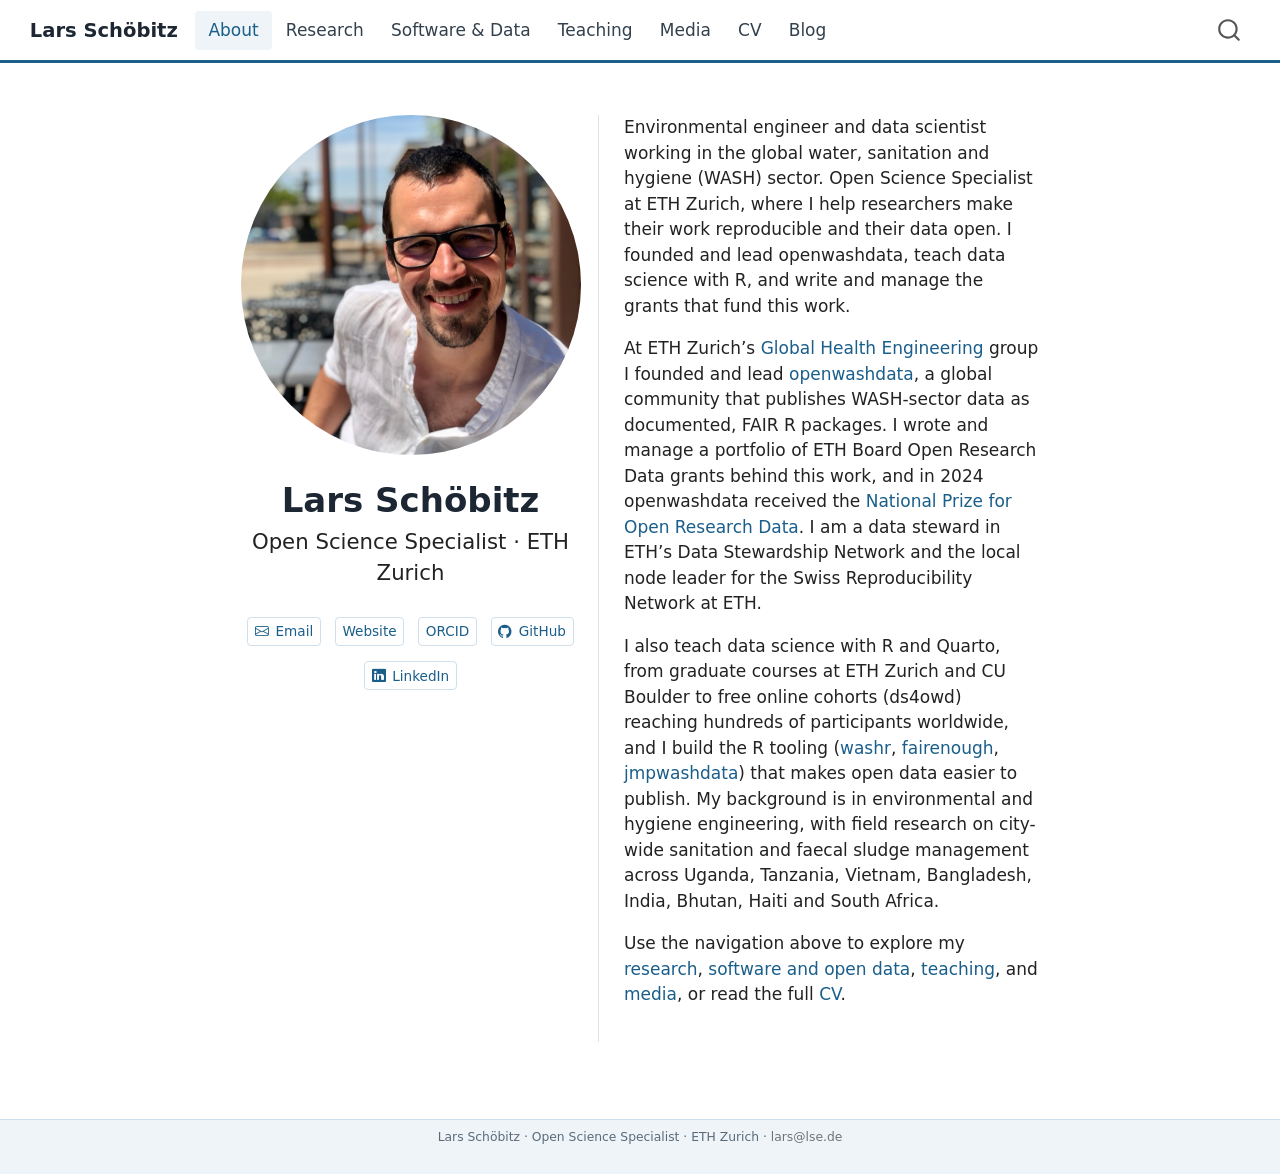
==== docs/index.html @ 9ee5b168 "Refactor repo structure after the website rebuild Tidy the repo now that it is a website, not a sing" ====
<!DOCTYPE html>
<html xmlns="http://www.w3.org/1999/xhtml" lang="en" xml:lang="en"><head>

<meta charset="utf-8">
<meta name="generator" content="quarto-1.9.38">

<meta name="viewport" content="width=device-width, initial-scale=1.0, user-scalable=yes">


<title>Lars Schöbitz</title>
<style>
/* Default styles provided by pandoc.
** See https://pandoc.org/MANUAL.html#variables-for-html for config info.
*/
code{white-space: pre-wrap;}
span.smallcaps{font-variant: small-caps;}
div.columns{display: flex; gap: min(4vw, 1.5em);}
div.column{flex: auto; overflow-x: auto;}
div.hanging-indent{margin-left: 1.5em; text-indent: -1.5em;}
ul.task-list{list-style: none;}
ul.task-list li input[type="checkbox"] {
  width: 0.8em;
  margin: 0 0.8em 0.2em -1em; /* quarto-specific, see https://github.com/quarto-dev/quarto-cli/issues/4556 */ 
  vertical-align: middle;
}
</style>


<script src="site_libs/quarto-nav/quarto-nav.js"></script>
<script src="site_libs/quarto-nav/headroom.min.js"></script>
<script src="site_libs/clipboard/clipboard.min.js"></script>
<script src="site_libs/quarto-search/autocomplete.umd.js"></script>
<script src="site_libs/quarto-search/fuse.min.js"></script>
<script src="site_libs/quarto-search/quarto-search.js"></script>
<meta name="quarto:offset" content="./">
<link href="./assets/profile-lars-schoebitz.jpg" rel="icon" type="image/jpeg">
<script src="site_libs/quarto-html/quarto.js" type="module"></script>
<script src="site_libs/quarto-html/tabsets/tabsets.js" type="module"></script>
<script src="site_libs/quarto-html/popper.min.js"></script>
<script src="site_libs/quarto-html/tippy.umd.min.js"></script>
<link href="site_libs/quarto-html/tippy.css" rel="stylesheet">
<link href="site_libs/quarto-html/quarto-syntax-highlighting-15634bcf2e68342d4ad2dfa704d543f6.css" rel="stylesheet" id="quarto-text-highlighting-styles">
<script src="site_libs/bootstrap/bootstrap.min.js"></script>
<link href="site_libs/bootstrap/bootstrap-icons.css" rel="stylesheet">
<link href="site_libs/bootstrap/bootstrap-6b38416d90cdbb41281c8a2a0df0236b.min.css" rel="stylesheet" append-hash="true" id="quarto-bootstrap" data-mode="light">
<script id="quarto-search-options" type="application/json">{
  "location": "navbar",
  "copy-button": false,
  "collapse-after": 3,
  "panel-placement": "end",
  "type": "overlay",
  "limit": 50,
  "keyboard-shortcut": [
    "f",
    "/",
    "s"
  ],
  "show-item-context": false,
  "language": {
    "search-no-results-text": "No results",
    "search-matching-documents-text": "matching documents",
    "search-copy-link-title": "Copy link to search",
    "search-hide-matches-text": "Hide additional matches",
    "search-more-match-text": "more match in this document",
    "search-more-matches-text": "more matches in this document",
    "search-clear-button-title": "Clear",
    "search-text-placeholder": "",
    "search-detached-cancel-button-title": "Cancel",
    "search-submit-button-title": "Submit",
    "search-label": "Search"
  }
}</script>
<link rel="stylesheet" href="https://cdnjs.cloudflare.com/ajax/libs/font-awesome/6.5.1/css/all.min.css">
<script async="" defer="" data-domain="lse.de" src="https://plausible.io/js/plausible.js"></script>


<link rel="stylesheet" href="assets/styles.css">
</head>

<body class="nav-fixed fullcontent quarto-light">

<div id="quarto-search-results"></div>
  <header id="quarto-header" class="headroom fixed-top">
    <nav class="navbar navbar-expand-lg " data-bs-theme="dark">
      <div class="navbar-container container-fluid">
      <div class="navbar-brand-container mx-auto">
    <a class="navbar-brand" href="./index.html">
    <span class="navbar-title">Lars Schöbitz</span>
    </a>
  </div>
            <div id="quarto-search" class="" title="Search"></div>
          <button class="navbar-toggler" type="button" data-bs-toggle="collapse" data-bs-target="#navbarCollapse" aria-controls="navbarCollapse" role="menu" aria-expanded="false" aria-label="Toggle navigation" onclick="if (window.quartoToggleHeadroom) { window.quartoToggleHeadroom(); }">
  <span class="navbar-toggler-icon"></span>
</button>
          <div class="collapse navbar-collapse" id="navbarCollapse">
            <ul class="navbar-nav navbar-nav-scroll me-auto">
  <li class="nav-item">
    <a class="nav-link active" href="./index.html" aria-current="page"> 
<span class="menu-text">About</span></a>
  </li>  
  <li class="nav-item">
    <a class="nav-link" href="./research.html"> 
<span class="menu-text">Research</span></a>
  </li>  
  <li class="nav-item">
    <a class="nav-link" href="./software.html"> 
<span class="menu-text">Software &amp; Data</span></a>
  </li>  
  <li class="nav-item">
    <a class="nav-link" href="./teaching.html"> 
<span class="menu-text">Teaching</span></a>
  </li>  
  <li class="nav-item">
    <a class="nav-link" href="./media.html"> 
<span class="menu-text">Media</span></a>
  </li>  
  <li class="nav-item">
    <a class="nav-link" href="./cv.html"> 
<span class="menu-text">CV</span></a>
  </li>  
  <li class="nav-item">
    <a class="nav-link" href="./blog.html"> 
<span class="menu-text">Blog</span></a>
  </li>  
</ul>
          </div> <!-- /navcollapse -->
            <div class="quarto-navbar-tools">
</div>
      </div> <!-- /container-fluid -->
    </nav>
</header>
<!-- content -->
<div id="quarto-content" class="quarto-container page-columns page-rows-contents page-layout-article page-navbar">
<!-- sidebar -->
<!-- margin-sidebar -->
    
<!-- main -->
<div class="quarto-about-trestles">
  <div class="about-entity">
    <img src="assets/profile-lars-schoebitz.jpg" class="about-image
  round " style="height: 20em; width: 20em;">
<header id="title-block-header" class="quarto-title-block default">
<div class="quarto-title">
<h1 class="title">Lars Schöbitz</h1>
<p class="subtitle lead">Open Science Specialist · ETH Zurich</p>
</div>
<div class="quarto-title-meta">
  </div>
</header>
    <div class="about-links">
  <a href="mailto:lars@lse.de" class="about-link" rel="" target="">
    <i class="bi bi-envelope"></i>
     <span class="about-link-text">Email</span>
  </a>
  <a href="https://www.lse.de" class="about-link" rel="" target="">
     <span class="about-link-text">Website</span>
  </a>
  <a href="https://orcid.org/0000-0003-2196-5015" class="about-link" rel="" target="">
     <span class="about-link-text">ORCID</span>
  </a>
  <a href="https://github.com/larnsce" class="about-link" rel="" target="">
    <i class="bi bi-github"></i>
     <span class="about-link-text">GitHub</span>
  </a>
  <a href="https://www.linkedin.com/in/larsschoebitz" class="about-link" rel="" target="">
    <i class="bi bi-linkedin"></i>
     <span class="about-link-text">LinkedIn</span>
  </a>
</div>
  </div>
  <div class="about-contents"><main class="content" id="quarto-document-content">
<p>Environmental engineer and data scientist working in the global water, sanitation and hygiene (WASH) sector. Open Science Specialist at ETH Zurich, where I help researchers make their work reproducible and their data open. I founded and lead openwashdata, teach data science with R, and write and manage the grants that fund this work.</p>
<p>At ETH Zurich’s <a href="https://ghe.ethz.ch">Global Health Engineering</a> group I founded and lead <a href="https://openwashdata.org">openwashdata</a>, a global community that publishes WASH-sector data as documented, FAIR R packages. I wrote and manage a portfolio of ETH Board Open Research Data grants behind this work, and in 2024 openwashdata received the <a href="https://mavt.ethz.ch/news-and-events/d-mavt-news/2024/12/national-prize-for-open-research-data.html">National Prize for Open Research Data</a>. I am a data steward in ETH’s Data Stewardship Network and the local node leader for the Swiss Reproducibility Network at ETH.</p>
<p>I also teach data science with R and Quarto, from graduate courses at ETH Zurich and CU Boulder to free online cohorts (ds4owd) reaching hundreds of participants worldwide, and I build the R tooling (<a href="https://openwashdata.github.io/washr/">washr</a>, <a href="https://openwashdata.github.io/fairenough/">fairenough</a>, <a href="https://github.com/larnsce/jmpwashdata">jmpwashdata</a>) that makes open data easier to publish. My background is in environmental and hygiene engineering, with field research on city-wide sanitation and faecal sludge management across Uganda, Tanzania, Vietnam, Bangladesh, India, Bhutan, Haiti and South Africa.</p>
<p>Use the navigation above to explore my <a href="./research.html">research</a>, <a href="./software.html">software and open data</a>, <a href="./teaching.html">teaching</a>, and <a href="./media.html">media</a>, or read the full <a href="./cv.html">CV</a>.</p>


</main></div>
</div>
 <!-- /main -->
<script id="quarto-html-after-body" type="application/javascript">
  window.document.addEventListener("DOMContentLoaded", function (event) {
    const isCodeAnnotation = (el) => {
      for (const clz of el.classList) {
        if (clz.startsWith('code-annotation-')) {                     
          return true;
        }
      }
      return false;
    }
    const onCopySuccess = function(e) {
      // button target
      const button = e.trigger;
      // don't keep focus
      button.blur();
      // flash "checked"
      button.classList.add('code-copy-button-checked');
      var currentTitle = button.getAttribute("title");
      button.setAttribute("title", "Copied!");
      let tooltip;
      if (window.bootstrap) {
        button.setAttribute("data-bs-toggle", "tooltip");
        button.setAttribute("data-bs-placement", "left");
        button.setAttribute("data-bs-title", "Copied!");
        tooltip = new bootstrap.Tooltip(button, 
          { trigger: "manual", 
            customClass: "code-copy-button-tooltip",
            offset: [0, -8]});
        tooltip.show();    
      }
      setTimeout(function() {
        if (tooltip) {
          tooltip.hide();
          button.removeAttribute("data-bs-title");
          button.removeAttribute("data-bs-toggle");
          button.removeAttribute("data-bs-placement");
        }
        button.setAttribute("title", currentTitle);
        button.classList.remove('code-copy-button-checked');
      }, 1000);
      // clear code selection
      e.clearSelection();
    }
    const getTextToCopy = function(trigger) {
      const outerScaffold = trigger.parentElement.cloneNode(true);
      const codeEl = outerScaffold.querySelector('code');
      for (const childEl of codeEl.children) {
        if (isCodeAnnotation(childEl)) {
          childEl.remove();
        }
      }
      return codeEl.innerText;
    }
    const clipboard = new window.ClipboardJS('.code-copy-button:not([data-in-quarto-modal])', {
      text: getTextToCopy
    });
    clipboard.on('success', onCopySuccess);
    if (window.document.getElementById('quarto-embedded-source-code-modal')) {
      const clipboardModal = new window.ClipboardJS('.code-copy-button[data-in-quarto-modal]', {
        text: getTextToCopy,
        container: window.document.getElementById('quarto-embedded-source-code-modal')
      });
      clipboardModal.on('success', onCopySuccess);
    }
      var localhostRegex = new RegExp(/^(?:http|https):\/\/localhost\:?[0-9]*\//);
      var mailtoRegex = new RegExp(/^mailto:/);
        var filterRegex = new RegExp("https:\/\/www\.lse\.de");
      var isInternal = (href) => {
          return filterRegex.test(href) || localhostRegex.test(href) || mailtoRegex.test(href);
      }
      // Inspect non-navigation links and adorn them if external
     var links = window.document.querySelectorAll('a[href]:not(.nav-link):not(.navbar-brand):not(.toc-action):not(.sidebar-link):not(.sidebar-item-toggle):not(.pagination-link):not(.no-external):not([aria-hidden]):not(.dropdown-item):not(.quarto-navigation-tool):not(.about-link)');
      for (var i=0; i<links.length; i++) {
        const link = links[i];
        if (!isInternal(link.href)) {
          // undo the damage that might have been done by quarto-nav.js in the case of
          // links that we want to consider external
          if (link.dataset.originalHref !== undefined) {
            link.href = link.dataset.originalHref;
          }
            // target, if specified
            link.setAttribute("target", "_blank");
            if (link.getAttribute("rel") === null) {
              link.setAttribute("rel", "noopener");
            }
        }
      }
    function tippyHover(el, contentFn, onTriggerFn, onUntriggerFn) {
      const config = {
        allowHTML: true,
        maxWidth: 500,
        delay: 100,
        arrow: false,
        appendTo: function(el) {
            return el.parentElement;
        },
        interactive: true,
        interactiveBorder: 10,
        theme: 'quarto',
        placement: 'bottom-start',
      };
      if (contentFn) {
        config.content = contentFn;
      }
      if (onTriggerFn) {
        config.onTrigger = onTriggerFn;
      }
      if (onUntriggerFn) {
        config.onUntrigger = onUntriggerFn;
      }
      window.tippy(el, config); 
    }
    const noterefs = window.document.querySelectorAll('a[role="doc-noteref"]');
    for (var i=0; i<noterefs.length; i++) {
      const ref = noterefs[i];
      tippyHover(ref, function() {
        // use id or data attribute instead here
        let href = ref.getAttribute('data-footnote-href') || ref.getAttribute('href');
        try { href = new URL(href).hash; } catch {}
        const id = href.replace(/^#\/?/, "");
        const note = window.document.getElementById(id);
        if (note) {
          return note.innerHTML;
        } else {
          return "";
        }
      });
    }
    const xrefs = window.document.querySelectorAll('a.quarto-xref');
    const processXRef = (id, note) => {
      // Strip column container classes
      const stripColumnClz = (el) => {
        el.classList.remove("page-full", "page-columns");
        if (el.children) {
          for (const child of el.children) {
            stripColumnClz(child);
          }
        }
      }
      stripColumnClz(note)
      if (id === null || id.startsWith('sec-')) {
        // Special case sections, only their first couple elements
        const container = document.createElement("div");
        if (note.children && note.children.length > 2) {
          container.appendChild(note.children[0].cloneNode(true));
          for (let i = 1; i < note.children.length; i++) {
            const child = note.children[i];
            if (child.tagName === "P" && child.innerText === "") {
              continue;
            } else {
              container.appendChild(child.cloneNode(true));
              break;
            }
          }
          if (window.Quarto?.typesetMath) {
            window.Quarto.typesetMath(container);
          }
          return container.innerHTML
        } else {
          if (window.Quarto?.typesetMath) {
            window.Quarto.typesetMath(note);
          }
          return note.innerHTML;
        }
      } else {
        // Remove any anchor links if they are present
        const anchorLink = note.querySelector('a.anchorjs-link');
        if (anchorLink) {
          anchorLink.remove();
        }
        if (window.Quarto?.typesetMath) {
          window.Quarto.typesetMath(note);
        }
        if (note.classList.contains("callout")) {
          return note.outerHTML;
        } else {
          return note.innerHTML;
        }
      }
    }
    for (var i=0; i<xrefs.length; i++) {
      const xref = xrefs[i];
      tippyHover(xref, undefined, function(instance) {
        instance.disable();
        let url = xref.getAttribute('href');
        let hash = undefined; 
        if (url.startsWith('#')) {
          hash = url;
        } else {
          try { hash = new URL(url).hash; } catch {}
        }
        if (hash) {
          const id = hash.replace(/^#\/?/, "");
          const note = window.document.getElementById(id);
          if (note !== null) {
            try {
              const html = processXRef(id, note.cloneNode(true));
              instance.setContent(html);
            } finally {
              instance.enable();
              instance.show();
            }
          } else {
            // See if we can fetch this
            fetch(url.split('#')[0])
            .then(res => res.text())
            .then(html => {
              const parser = new DOMParser();
              const htmlDoc = parser.parseFromString(html, "text/html");
              const note = htmlDoc.getElementById(id);
              if (note !== null) {
                const html = processXRef(id, note);
                instance.setContent(html);
              } 
            }).finally(() => {
              instance.enable();
              instance.show();
            });
          }
        } else {
          // See if we can fetch a full url (with no hash to target)
          // This is a special case and we should probably do some content thinning / targeting
          fetch(url)
          .then(res => res.text())
          .then(html => {
            const parser = new DOMParser();
            const htmlDoc = parser.parseFromString(html, "text/html");
            const note = htmlDoc.querySelector('main.content');
            if (note !== null) {
              // This should only happen for chapter cross references
              // (since there is no id in the URL)
              // remove the first header
              if (note.children.length > 0 && note.children[0].tagName === "HEADER") {
                note.children[0].remove();
              }
              const html = processXRef(null, note);
              instance.setContent(html);
            } 
          }).finally(() => {
            instance.enable();
            instance.show();
          });
        }
      }, function(instance) {
      });
    }
        let selectedAnnoteEl;
        const selectorForAnnotation = ( cell, annotation) => {
          let cellAttr = 'data-code-cell="' + cell + '"';
          let lineAttr = 'data-code-annotation="' +  annotation + '"';
          const selector = 'span[' + cellAttr + '][' + lineAttr + ']';
          return selector;
        }
        const selectCodeLines = (annoteEl) => {
          const doc = window.document;
          const targetCell = annoteEl.getAttribute("data-target-cell");
          const targetAnnotation = annoteEl.getAttribute("data-target-annotation");
          const annoteSpan = window.document.querySelector(selectorForAnnotation(targetCell, targetAnnotation));
          const lines = annoteSpan.getAttribute("data-code-lines").split(",");
          const lineIds = lines.map((line) => {
            return targetCell + "-" + line;
          })
          let top = null;
          let height = null;
          let parent = null;
          if (lineIds.length > 0) {
              //compute the position of the single el (top and bottom and make a div)
              const el = window.document.getElementById(lineIds[0]);
              top = el.offsetTop;
              height = el.offsetHeight;
              parent = el.parentElement.parentElement;
            if (lineIds.length > 1) {
              const lastEl = window.document.getElementById(lineIds[lineIds.length - 1]);
              const bottom = lastEl.offsetTop + lastEl.offsetHeight;
              height = bottom - top;
            }
            if (top !== null && height !== null && parent !== null) {
              // cook up a div (if necessary) and position it 
              let div = window.document.getElementById("code-annotation-line-highlight");
              if (div === null) {
                div = window.document.createElement("div");
                div.setAttribute("id", "code-annotation-line-highlight");
                div.style.position = 'absolute';
                parent.appendChild(div);
              }
              div.style.top = top - 2 + "px";
              div.style.height = height + 4 + "px";
              div.style.left = 0;
              let gutterDiv = window.document.getElementById("code-annotation-line-highlight-gutter");
              if (gutterDiv === null) {
                gutterDiv = window.document.createElement("div");
                gutterDiv.setAttribute("id", "code-annotation-line-highlight-gutter");
                gutterDiv.style.position = 'absolute';
                const codeCell = window.document.getElementById(targetCell);
                const gutter = codeCell.querySelector('.code-annotation-gutter');
                gutter.appendChild(gutterDiv);
              }
              gutterDiv.style.top = top - 2 + "px";
              gutterDiv.style.height = height + 4 + "px";
            }
            selectedAnnoteEl = annoteEl;
          }
        };
        const unselectCodeLines = () => {
          const elementsIds = ["code-annotation-line-highlight", "code-annotation-line-highlight-gutter"];
          elementsIds.forEach((elId) => {
            const div = window.document.getElementById(elId);
            if (div) {
              div.remove();
            }
          });
          selectedAnnoteEl = undefined;
        };
          // Handle positioning of the toggle
      window.addEventListener(
        "resize",
        throttle(() => {
          elRect = undefined;
          if (selectedAnnoteEl) {
            selectCodeLines(selectedAnnoteEl);
          }
        }, 10)
      );
      function throttle(fn, ms) {
      let throttle = false;
      let timer;
        return (...args) => {
          if(!throttle) { // first call gets through
              fn.apply(this, args);
              throttle = true;
          } else { // all the others get throttled
              if(timer) clearTimeout(timer); // cancel #2
              timer = setTimeout(() => {
                fn.apply(this, args);
                timer = throttle = false;
              }, ms);
          }
        };
      }
        // Attach click handler to the DT
        const annoteDls = window.document.querySelectorAll('dt[data-target-cell]');
        for (const annoteDlNode of annoteDls) {
          annoteDlNode.addEventListener('click', (event) => {
            const clickedEl = event.target;
            if (clickedEl !== selectedAnnoteEl) {
              unselectCodeLines();
              const activeEl = window.document.querySelector('dt[data-target-cell].code-annotation-active');
              if (activeEl) {
                activeEl.classList.remove('code-annotation-active');
              }
              selectCodeLines(clickedEl);
              clickedEl.classList.add('code-annotation-active');
            } else {
              // Unselect the line
              unselectCodeLines();
              clickedEl.classList.remove('code-annotation-active');
            }
          });
        }
    const findCites = (el) => {
      const parentEl = el.parentElement;
      if (parentEl) {
        const cites = parentEl.dataset.cites;
        if (cites) {
          return {
            el,
            cites: cites.split(' ')
          };
        } else {
          return findCites(el.parentElement)
        }
      } else {
        return undefined;
      }
    };
    var bibliorefs = window.document.querySelectorAll('a[role="doc-biblioref"]');
    for (var i=0; i<bibliorefs.length; i++) {
      const ref = bibliorefs[i];
      const citeInfo = findCites(ref);
      if (citeInfo) {
        tippyHover(citeInfo.el, function() {
          var popup = window.document.createElement('div');
          citeInfo.cites.forEach(function(cite) {
            var citeDiv = window.document.createElement('div');
            citeDiv.classList.add('hanging-indent');
            citeDiv.classList.add('csl-entry');
            var biblioDiv = window.document.getElementById('ref-' + cite);
            if (biblioDiv) {
              citeDiv.innerHTML = biblioDiv.innerHTML;
            }
            popup.appendChild(citeDiv);
          });
          return popup.innerHTML;
        });
      }
    }
  });
  </script>
</div> <!-- /content -->
<footer class="footer">
  <div class="nav-footer">
    <div class="nav-footer-left">
      &nbsp;
    </div>   
    <div class="nav-footer-center">
<p>Lars Schöbitz · Open Science Specialist · ETH Zurich · <a href="mailto:lars@lse.de">lars@lse.de</a></p>
</div>
    <div class="nav-footer-right">
      &nbsp;
    </div>
  </div>
</footer>




</body></html>
---- docs/site_libs/quarto-html/tippy.css ----
.tippy-box[data-animation=fade][data-state=hidden]{opacity:0}[data-tippy-root]{max-width:calc(100vw - 10px)}.tippy-box{position:relative;background-color:#333;color:#fff;border-radius:4px;font-size:14px;line-height:1.4;white-space:normal;outline:0;transition-property:transform,visibility,opacity}.tippy-box[data-placement^=top]>.tippy-arrow{bottom:0}.tippy-box[data-placement^=top]>.tippy-arrow:before{bottom:-7px;left:0;border-width:8px 8px 0;border-top-color:initial;transform-origin:center top}.tippy-box[data-placement^=bottom]>.tippy-arrow{top:0}.tippy-box[data-placement^=bottom]>.tippy-arrow:before{top:-7px;left:0;border-width:0 8px 8px;border-bottom-color:initial;transform-origin:center bottom}.tippy-box[data-placement^=left]>.tippy-arrow{right:0}.tippy-box[data-placement^=left]>.tippy-arrow:before{border-width:8px 0 8px 8px;border-left-color:initial;right:-7px;transform-origin:center left}.tippy-box[data-placement^=right]>.tippy-arrow{left:0}.tippy-box[data-placement^=right]>.tippy-arrow:before{left:-7px;border-width:8px 8px 8px 0;border-right-color:initial;transform-origin:center right}.tippy-box[data-inertia][data-state=visible]{transition-timing-function:cubic-bezier(.54,1.5,.38,1.11)}.tippy-arrow{width:16px;height:16px;color:#333}.tippy-arrow:before{content:"";position:absolute;border-color:transparent;border-style:solid}.tippy-content{position:relative;padding:5px 9px;z-index:1}
---- docs/site_libs/quarto-html/quarto-syntax-highlighting-15634bcf2e68342d4ad2dfa704d543f6.css ----
/* quarto syntax highlight colors */
:root {
  --quarto-hl-ot-color: #003B4F;
  --quarto-hl-at-color: #657422;
  --quarto-hl-ss-color: #20794D;
  --quarto-hl-an-color: #5E5E5E;
  --quarto-hl-fu-color: #4758AB;
  --quarto-hl-st-color: #20794D;
  --quarto-hl-cf-color: #003B4F;
  --quarto-hl-op-color: #5E5E5E;
  --quarto-hl-er-color: #AD0000;
  --quarto-hl-bn-color: #AD0000;
  --quarto-hl-al-color: #AD0000;
  --quarto-hl-va-color: #111111;
  --quarto-hl-bu-color: inherit;
  --quarto-hl-ex-color: inherit;
  --quarto-hl-pp-color: #AD0000;
  --quarto-hl-in-color: #5E5E5E;
  --quarto-hl-vs-color: #20794D;
  --quarto-hl-wa-color: #5E5E5E;
  --quarto-hl-do-color: #5E5E5E;
  --quarto-hl-im-color: #00769E;
  --quarto-hl-ch-color: #20794D;
  --quarto-hl-dt-color: #AD0000;
  --quarto-hl-fl-color: #AD0000;
  --quarto-hl-co-color: #5E5E5E;
  --quarto-hl-cv-color: #5E5E5E;
  --quarto-hl-cn-color: #8f5902;
  --quarto-hl-sc-color: #5E5E5E;
  --quarto-hl-dv-color: #AD0000;
  --quarto-hl-kw-color: #003B4F;
}

/* other quarto variables */
:root {
  --quarto-font-monospace: SFMono-Regular, Menlo, Monaco, Consolas, "Liberation Mono", "Courier New", monospace;
}

/* syntax highlight based on Pandoc's rules */
pre > code.sourceCode > span {
  color: #003B4F;
}

code.sourceCode > span {
  color: #003B4F;
}

div.sourceCode,
div.sourceCode pre.sourceCode {
  color: #003B4F;
}

/* Normal */
code span {
  color: #003B4F;
}

/* Alert */
code span.al {
  color: #AD0000;
  font-style: inherit;
}

/* Annotation */
code span.an {
  color: #5E5E5E;
  font-style: inherit;
}

/* Attribute */
code span.at {
  color: #657422;
  font-style: inherit;
}

/* BaseN */
code span.bn {
  color: #AD0000;
  font-style: inherit;
}

/* BuiltIn */
code span.bu {
  font-style: inherit;
}

/* ControlFlow */
code span.cf {
  color: #003B4F;
  font-weight: bold;
  font-style: inherit;
}

/* Char */
code span.ch {
  color: #20794D;
  font-style: inherit;
}

/* Constant */
code span.cn {
  color: #8f5902;
  font-style: inherit;
}

/* Comment */
code span.co {
  color: #5E5E5E;
  font-style: inherit;
}

/* CommentVar */
code span.cv {
  color: #5E5E5E;
  font-style: italic;
}

/* Documentation */
code span.do {
  color: #5E5E5E;
  font-style: italic;
}

/* DataType */
code span.dt {
  color: #AD0000;
  font-style: inherit;
}

/* DecVal */
code span.dv {
  color: #AD0000;
  font-style: inherit;
}

/* Error */
code span.er {
  color: #AD0000;
  font-style: inherit;
}

/* Extension */
code span.ex {
  font-style: inherit;
}

/* Float */
code span.fl {
  color: #AD0000;
  font-style: inherit;
}

/* Function */
code span.fu {
  color: #4758AB;
  font-style: inherit;
}

/* Import */
code span.im {
  color: #00769E;
  font-style: inherit;
}

/* Information */
code span.in {
  color: #5E5E5E;
  font-style: inherit;
}

/* Keyword */
code span.kw {
  color: #003B4F;
  font-weight: bold;
  font-style: inherit;
}

/* Operator */
code span.op {
  color: #5E5E5E;
  font-style: inherit;
}

/* Other */
code span.ot {
  color: #003B4F;
  font-style: inherit;
}

/* Preprocessor */
code span.pp {
  color: #AD0000;
  font-style: inherit;
}

/* SpecialChar */
code span.sc {
  color: #5E5E5E;
  font-style: inherit;
}

/* SpecialString */
code span.ss {
  color: #20794D;
  font-style: inherit;
}

/* String */
code span.st {
  color: #20794D;
  font-style: inherit;
}

/* Variable */
code span.va {
  color: #111111;
  font-style: inherit;
}

/* VerbatimString */
code span.vs {
  color: #20794D;
  font-style: inherit;
}

/* Warning */
code span.wa {
  color: #5E5E5E;
  font-style: italic;
}

.prevent-inlining {
  content: "</";
}

/*# sourceMappingURL=f23921c56f73e400b49028c9186a1aa0.css.map */
---- docs/assets/styles.css ----
/* =========================================
   Lars Schöbitz - Personal Website Styles
   Ported list/table/media patterns from the janfreihardt concept,
   adapted to a blue accent matching the CV's link colour.
   ========================================= */

:root {
  --accent:        #1a5e8a;
  --accent-hover:  #12455f;
  --accent-light:  #eef4f8;
  --accent-border: #cfe0ec;
  --text-dark:     #1c2733;
  --text-muted:    #5a6a78;
}

/* ----- Global ----- */
body {
  color: #222;
  font-family: system-ui, -apple-system, "Segoe UI", "Helvetica Neue", Arial, sans-serif;
  line-height: 1.5;
}

a { color: var(--accent); text-decoration: none; }
a:hover { color: var(--accent-hover); text-decoration: underline; }

/* ----- Navbar ----- */
.navbar {
  border-bottom: 3px solid var(--accent);
  background-color: #ffffff !important;
  padding: 0.6rem 1rem;
}
.navbar-brand {
  font-weight: 700;
  font-size: 1.15rem;
  color: var(--text-dark) !important;
}
.navbar .nav-link {
  color: #33404d !important;
  font-weight: 500;
  padding: 0.4rem 0.8rem !important;
  border-radius: 4px;
  transition: background-color 0.15s, color 0.15s;
}
.navbar .nav-link:hover,
.navbar .nav-link.active {
  color: var(--accent) !important;
  background-color: var(--accent-light);
}

/* ----- Headings ----- */
h1 { color: var(--text-dark); }
h2 {
  color: var(--accent);
  border-bottom: 2px solid var(--accent-border);
  padding-bottom: 0.35rem;
  margin-top: 2.5rem;
  margin-bottom: 1rem;
  font-size: 1.45rem;
}
h3 {
  color: var(--text-dark);
  margin-top: 1.8rem;
  font-size: 1.15rem;
}

/* ----- About / Trestles template ----- */
.about-links .about-link {
  border: 1px solid var(--accent-border) !important;
  color: var(--accent) !important;
  background-color: #fff;
  transition: background-color 0.15s, color 0.15s;
}
.about-links .about-link:hover {
  background-color: var(--accent-light) !important;
  color: var(--accent-hover) !important;
  border-color: var(--accent) !important;
}

/* ----- Publication list ----- */
.pub-list { list-style: none; padding-left: 0; }
.pub-list li {
  margin-bottom: 0.85rem;
  padding-left: 2rem;
  text-indent: -2rem;
  line-height: 1.55;
}
.pub-tag {
  display: inline-block;
  font-size: 0.72rem;
  font-weight: 600;
  padding: 1px 6px;
  border-radius: 3px;
  margin-left: 4px;
  vertical-align: middle;
  text-indent: 0;
}
.tag-review { background: #fff3cd; color: #856404; }
.tag-wip    { background: #e2e8f0; color: #475569; }

/* ----- Teaching table ----- */
.teaching-table { width: 100%; border-collapse: collapse; margin-top: 0.5rem; }
.teaching-table th {
  background-color: var(--accent-light);
  color: var(--text-dark);
  font-weight: 600;
  padding: 0.5rem 0.75rem;
  border-bottom: 2px solid var(--accent-border);
  text-align: left;
}
.teaching-table td {
  padding: 0.45rem 0.75rem;
  border-bottom: 1px solid #e6eef4;
  vertical-align: top;
}
.teaching-table tr:last-child td { border-bottom: none; }

/* ----- Media list ----- */
.media-list { list-style: none; padding-left: 0; }
.media-list li {
  padding: 0.5rem 0;
  border-bottom: 1px solid #e6eef4;
  line-height: 1.5;
}
.media-list li:last-child { border-bottom: none; }
.media-outlet { font-weight: 600; color: var(--text-dark); }
.media-date { color: var(--text-muted); font-size: 0.88rem; margin-left: 0.4rem; }

/* ----- CV page ----- */
.cv-download-btn {
  display: inline-block;
  background-color: var(--accent);
  color: #fff !important;
  padding: 0.55rem 1.3rem;
  border-radius: 5px;
  font-weight: 600;
  margin: 1rem 0 2rem 0;
  text-decoration: none !important;
  transition: background-color 0.15s;
}
.cv-download-btn:hover { background-color: var(--accent-hover) !important; color: #fff !important; }

/* Skill bars reused from the CV card on the CV page. */
.skill-bar {
  color: white;
  font-size: 0.8rem;
  padding: 0.1rem 0.45rem;
  margin: 0.2rem 0;
  border-radius: 3px;
}

/* ----- Footer ----- */
.nav-footer {
  border-top: 1px solid var(--accent-border);
  background-color: var(--accent-light) !important;
  font-size: 0.88rem;
  color: var(--text-muted);
}

/* ----- Utility ----- */
.section-intro {
  color: var(--text-muted);
  font-size: 1.02rem;
  margin-bottom: 1.5rem;
  max-width: 720px;
}
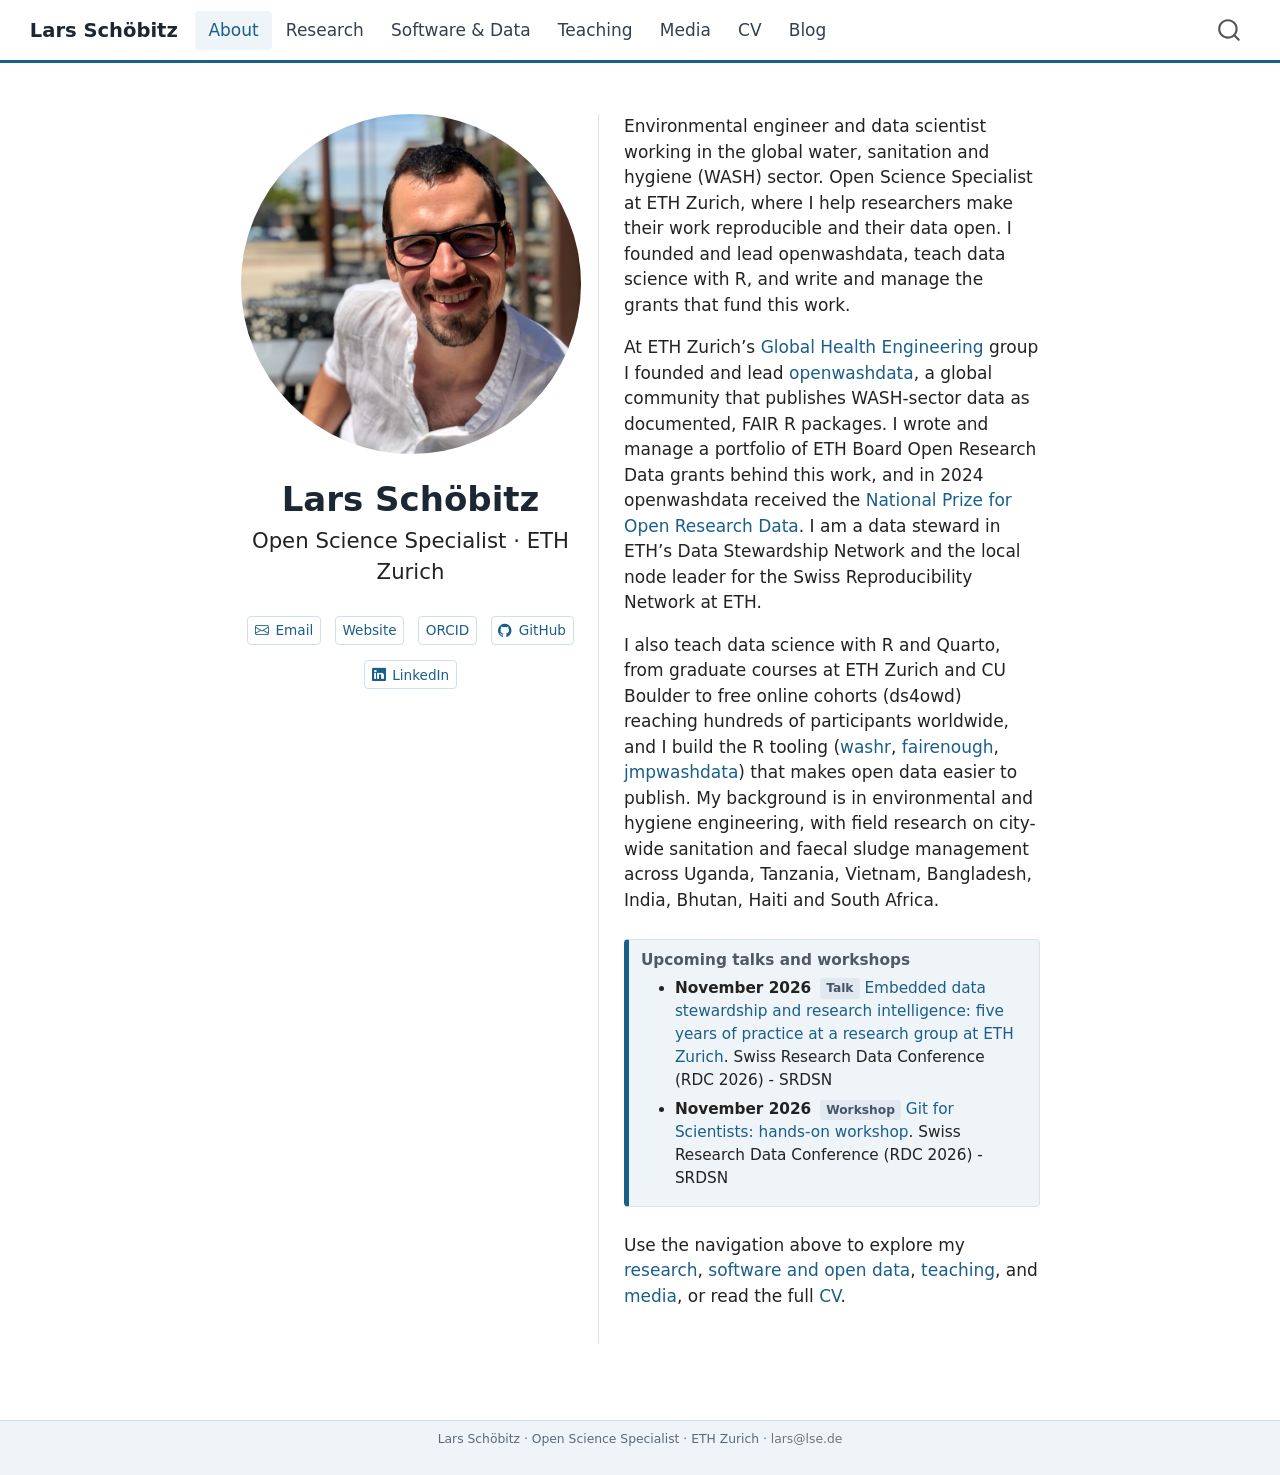
==== commit 4465562e: "feat(index): upcoming talks and workshops box Surface what is coming up on the About page. print_upc" ====
--- a/docs/index.html
+++ b/docs/index.html
@@ -2,7 +2,7 @@
 <html xmlns="http://www.w3.org/1999/xhtml" lang="en" xml:lang="en"><head>
 
 <meta charset="utf-8">
-<meta name="generator" content="quarto-1.9.38">
+<meta name="generator" content="quarto-1.10.18">
 
 <meta name="viewport" content="width=device-width, initial-scale=1.0, user-scalable=yes">
 
@@ -12,10 +12,13 @@
 /* Default styles provided by pandoc.
 ** See https://pandoc.org/MANUAL.html#variables-for-html for config info.
 */
-code{white-space: pre-wrap;}
 span.smallcaps{font-variant: small-caps;}
-div.columns{display: flex; gap: min(4vw, 1.5em);}
-div.column{flex: auto; overflow-x: auto;}
+div.columns{display: flex; gap: 1.5em;}
+div.column{flex: auto;}
+@media screen {
+div.columns{gap: min(4vw, 1.5em);}
+div.column{overflow-x: auto;}
+}
 div.hanging-indent{margin-left: 1.5em; text-indent: -1.5em;}
 ul.task-list{list-style: none;}
 ul.task-list li input[type="checkbox"] {
@@ -39,10 +42,10 @@
 <script src="site_libs/quarto-html/popper.min.js"></script>
 <script src="site_libs/quarto-html/tippy.umd.min.js"></script>
 <link href="site_libs/quarto-html/tippy.css" rel="stylesheet">
-<link href="site_libs/quarto-html/quarto-syntax-highlighting-15634bcf2e68342d4ad2dfa704d543f6.css" rel="stylesheet" id="quarto-text-highlighting-styles">
+<link href="site_libs/quarto-html/quarto-syntax-highlighting-64a204ab8560d761af7679ceaba22944.css" rel="stylesheet" id="quarto-text-highlighting-styles">
 <script src="site_libs/bootstrap/bootstrap.min.js"></script>
 <link href="site_libs/bootstrap/bootstrap-icons.css" rel="stylesheet">
-<link href="site_libs/bootstrap/bootstrap-6b38416d90cdbb41281c8a2a0df0236b.min.css" rel="stylesheet" append-hash="true" id="quarto-bootstrap" data-mode="light">
+<link href="site_libs/bootstrap/bootstrap-a0ab486d6e2c28c15a0daf8f04068d77.min.css" rel="stylesheet" append-hash="true" id="quarto-bootstrap" data-mode="light">
 <script id="quarto-search-options" type="application/json">{
   "location": "navbar",
   "copy-button": false,
@@ -172,6 +175,22 @@
 <p>Environmental engineer and data scientist working in the global water, sanitation and hygiene (WASH) sector. Open Science Specialist at ETH Zurich, where I help researchers make their work reproducible and their data open. I founded and lead openwashdata, teach data science with R, and write and manage the grants that fund this work.</p>
 <p>At ETH Zurich’s <a href="https://ghe.ethz.ch">Global Health Engineering</a> group I founded and lead <a href="https://openwashdata.org">openwashdata</a>, a global community that publishes WASH-sector data as documented, FAIR R packages. I wrote and manage a portfolio of ETH Board Open Research Data grants behind this work, and in 2024 openwashdata received the <a href="https://mavt.ethz.ch/news-and-events/d-mavt-news/2024/12/national-prize-for-open-research-data.html">National Prize for Open Research Data</a>. I am a data steward in ETH’s Data Stewardship Network and the local node leader for the Swiss Reproducibility Network at ETH.</p>
 <p>I also teach data science with R and Quarto, from graduate courses at ETH Zurich and CU Boulder to free online cohorts (ds4owd) reaching hundreds of participants worldwide, and I build the R tooling (<a href="https://openwashdata.github.io/washr/">washr</a>, <a href="https://openwashdata.github.io/fairenough/">fairenough</a>, <a href="https://github.com/larnsce/jmpwashdata">jmpwashdata</a>) that makes open data easier to publish. My background is in environmental and hygiene engineering, with field research on city-wide sanitation and faecal sludge management across Uganda, Tanzania, Vietnam, Bangladesh, India, Bhutan, Haiti and South Africa.</p>
+<div class="upcoming-box callout callout-style-simple callout-note no-icon callout-titled" title="Upcoming talks and workshops">
+<div class="callout-header d-flex align-content-center">
+<div class="callout-icon-container">
+<i class="callout-icon no-icon"></i>
+</div>
+<div class="callout-title-container flex-fill">
+<span class="screen-reader-only">Note</span>Upcoming talks and workshops
+</div>
+</div>
+<div class="callout-body-container callout-body">
+<ul>
+<li><strong>November 2026</strong> <span class="pub-tag tag-wip">Talk</span> <a href="https://github.com/larnsce/rdc-2026">Embedded data stewardship and research intelligence: five years of practice at a research group at ETH Zurich</a>. Swiss Research Data Conference (RDC 2026) - SRDSN</li>
+<li><strong>November 2026</strong> <span class="pub-tag tag-wip">Workshop</span> <a href="https://github.com/larnsce/rdc-2026">Git for Scientists: hands-on workshop</a>. Swiss Research Data Conference (RDC 2026) - SRDSN</li>
+</ul>
+</div>
+</div>
 <p>Use the navigation above to explore my <a href="./research.html">research</a>, <a href="./software.html">software and open data</a>, <a href="./teaching.html">teaching</a>, and <a href="./media.html">media</a>, or read the full <a href="./cv.html">CV</a>.</p>
 
 
--- a/docs/site_libs/quarto-html/quarto-syntax-highlighting-64a204ab8560d761af7679ceaba22944.css
+++ b/docs/site_libs/quarto-html/quarto-syntax-highlighting-64a204ab8560d761af7679ceaba22944.css
@@ -0,0 +1,236 @@
+/* quarto syntax highlight colors */
+:root {
+  --quarto-hl-ot-color: #003B4F;
+  --quarto-hl-at-color: #657422;
+  --quarto-hl-ss-color: #20794D;
+  --quarto-hl-an-color: #5E5E5E;
+  --quarto-hl-fu-color: #4758AB;
+  --quarto-hl-st-color: #20794D;
+  --quarto-hl-cf-color: #003B4F;
+  --quarto-hl-op-color: #5E5E5E;
+  --quarto-hl-er-color: #AD0000;
+  --quarto-hl-bn-color: #AD0000;
+  --quarto-hl-al-color: #AD0000;
+  --quarto-hl-va-color: #111111;
+  --quarto-hl-bu-color: inherit;
+  --quarto-hl-ex-color: inherit;
+  --quarto-hl-pp-color: #AD0000;
+  --quarto-hl-in-color: #5E5E5E;
+  --quarto-hl-vs-color: #20794D;
+  --quarto-hl-wa-color: #5E5E5E;
+  --quarto-hl-do-color: #5E5E5E;
+  --quarto-hl-im-color: #00769E;
+  --quarto-hl-ch-color: #20794D;
+  --quarto-hl-dt-color: #AD0000;
+  --quarto-hl-fl-color: #AD0000;
+  --quarto-hl-co-color: #5E5E5E;
+  --quarto-hl-cv-color: #5E5E5E;
+  --quarto-hl-cn-color: #8f5902;
+  --quarto-hl-sc-color: #5E5E5E;
+  --quarto-hl-dv-color: #AD0000;
+  --quarto-hl-kw-color: #003B4F;
+}
+
+/* other quarto variables */
+:root {
+  --quarto-font-monospace: SFMono-Regular, Menlo, Monaco, Consolas, "Liberation Mono", "Courier New", monospace;
+}
+
+/* syntax highlight based on Pandoc's rules */
+pre > code.sourceCode > span {
+  color: #003B4F;
+}
+
+code.sourceCode > span {
+  color: #003B4F;
+}
+
+div.sourceCode,
+div.sourceCode pre.sourceCode {
+  color: #003B4F;
+}
+
+/* Normal */
+code span {
+  color: #003B4F;
+}
+
+/* Alert */
+code span.al {
+  color: #AD0000;
+  font-style: inherit;
+}
+
+/* Annotation */
+code span.an {
+  color: #5E5E5E;
+  font-style: inherit;
+}
+
+/* Attribute */
+code span.at {
+  color: #657422;
+  font-style: inherit;
+}
+
+/* BaseN */
+code span.bn {
+  color: #AD0000;
+  font-style: inherit;
+}
+
+/* BuiltIn */
+code span.bu {
+  font-style: inherit;
+}
+
+/* ControlFlow */
+code span.cf {
+  color: #003B4F;
+  font-weight: bold;
+  font-style: inherit;
+}
+
+/* Char */
+code span.ch {
+  color: #20794D;
+  font-style: inherit;
+}
+
+/* Constant */
+code span.cn {
+  color: #8f5902;
+  font-style: inherit;
+}
+
+/* Comment */
+code span.co {
+  color: #5E5E5E;
+  font-style: inherit;
+}
+
+/* CommentVar */
+code span.cv {
+  color: #5E5E5E;
+  font-style: italic;
+}
+
+/* Documentation */
+code span.do {
+  color: #5E5E5E;
+  font-style: italic;
+}
+
+/* DataType */
+code span.dt {
+  color: #AD0000;
+  font-style: inherit;
+}
+
+/* DecVal */
+code span.dv {
+  color: #AD0000;
+  font-style: inherit;
+}
+
+/* Error */
+code span.er {
+  color: #AD0000;
+  font-style: inherit;
+}
+
+/* Extension */
+code span.ex {
+  font-style: inherit;
+}
+
+/* Float */
+code span.fl {
+  color: #AD0000;
+  font-style: inherit;
+}
+
+/* Function */
+code span.fu {
+  color: #4758AB;
+  font-style: inherit;
+}
+
+/* Import */
+code span.im {
+  color: #00769E;
+  font-style: inherit;
+}
+
+/* Information */
+code span.in {
+  color: #5E5E5E;
+  font-style: inherit;
+}
+
+/* Keyword */
+code span.kw {
+  color: #003B4F;
+  font-weight: bold;
+  font-style: inherit;
+}
+
+/* Operator */
+code span.op {
+  color: #5E5E5E;
+  font-style: inherit;
+}
+
+/* Other */
+code span.ot {
+  color: #003B4F;
+  font-style: inherit;
+}
+
+/* Preprocessor */
+code span.pp {
+  color: #AD0000;
+  font-style: inherit;
+}
+
+/* SpecialChar */
+code span.sc {
+  color: #5E5E5E;
+  font-style: inherit;
+}
+
+/* SpecialString */
+code span.ss {
+  color: #20794D;
+  font-style: inherit;
+}
+
+/* String */
+code span.st {
+  color: #20794D;
+  font-style: inherit;
+}
+
+/* Variable */
+code span.va {
+  color: #111111;
+  font-style: inherit;
+}
+
+/* VerbatimString */
+code span.vs {
+  color: #20794D;
+  font-style: inherit;
+}
+
+/* Warning */
+code span.wa {
+  color: #5E5E5E;
+  font-style: italic;
+}
+
+.prevent-inlining {
+  content: "</";
+}
+
+/*# sourceMappingURL=9d8d5bb603a83b8298b89080a598c93b.css.map */
--- a/docs/assets/styles.css
+++ b/docs/assets/styles.css
@@ -163,3 +163,16 @@
   margin-bottom: 1.5rem;
   max-width: 720px;
 }
+
+/* ----- Upcoming events box (About page) ----- */
+div.callout.callout-note.upcoming-box {
+  border-left-color: var(--accent);
+  background-color: var(--accent-light);
+  margin: 1.5rem 0;
+}
+.upcoming-box .callout-title-container {
+  color: var(--text-dark);
+  font-weight: 600;
+}
+.upcoming-box ul { margin-bottom: 0; }
+.upcoming-box li { margin-bottom: 0.4rem; }
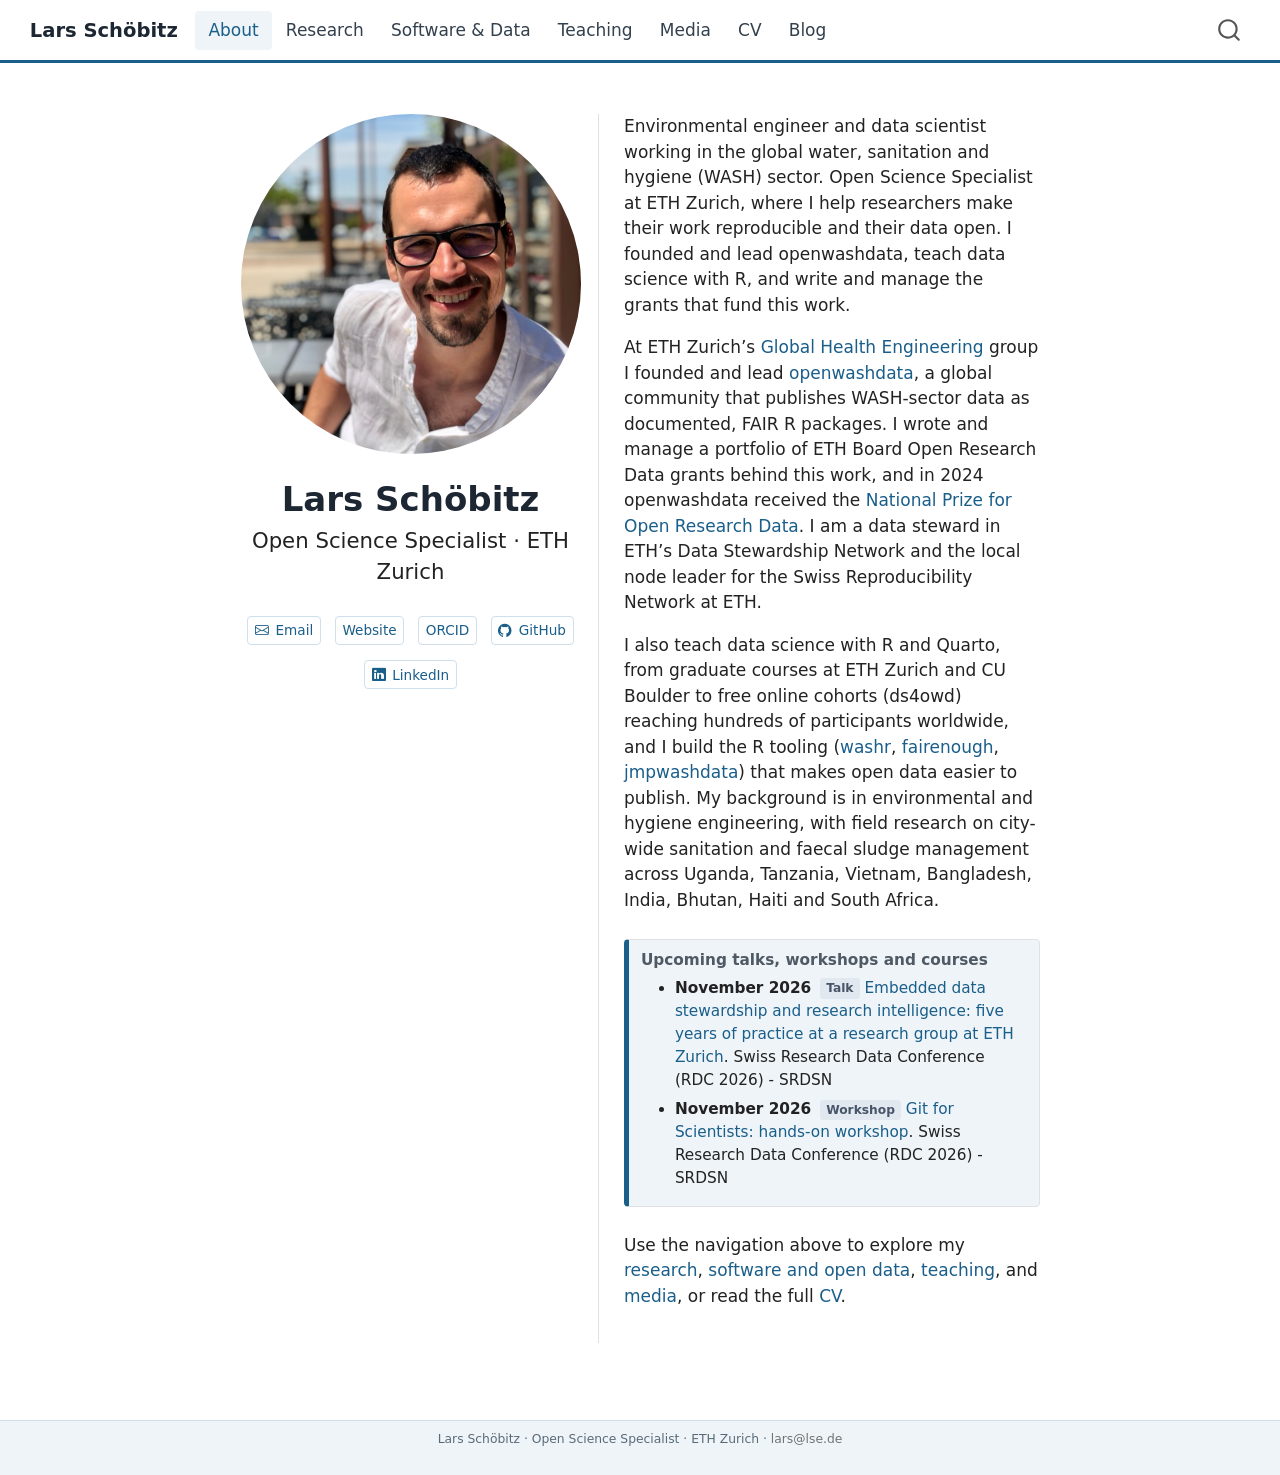
==== commit 362e975e: "build: rebuild the site from aboutme 102 rows Rendered with Quarto 1.10.18 against the aboutme packa" ====
--- a/docs/index.html
+++ b/docs/index.html
@@ -175,13 +175,13 @@
 <p>Environmental engineer and data scientist working in the global water, sanitation and hygiene (WASH) sector. Open Science Specialist at ETH Zurich, where I help researchers make their work reproducible and their data open. I founded and lead openwashdata, teach data science with R, and write and manage the grants that fund this work.</p>
 <p>At ETH Zurich’s <a href="https://ghe.ethz.ch">Global Health Engineering</a> group I founded and lead <a href="https://openwashdata.org">openwashdata</a>, a global community that publishes WASH-sector data as documented, FAIR R packages. I wrote and manage a portfolio of ETH Board Open Research Data grants behind this work, and in 2024 openwashdata received the <a href="https://mavt.ethz.ch/news-and-events/d-mavt-news/2024/12/national-prize-for-open-research-data.html">National Prize for Open Research Data</a>. I am a data steward in ETH’s Data Stewardship Network and the local node leader for the Swiss Reproducibility Network at ETH.</p>
 <p>I also teach data science with R and Quarto, from graduate courses at ETH Zurich and CU Boulder to free online cohorts (ds4owd) reaching hundreds of participants worldwide, and I build the R tooling (<a href="https://openwashdata.github.io/washr/">washr</a>, <a href="https://openwashdata.github.io/fairenough/">fairenough</a>, <a href="https://github.com/larnsce/jmpwashdata">jmpwashdata</a>) that makes open data easier to publish. My background is in environmental and hygiene engineering, with field research on city-wide sanitation and faecal sludge management across Uganda, Tanzania, Vietnam, Bangladesh, India, Bhutan, Haiti and South Africa.</p>
-<div class="upcoming-box callout callout-style-simple callout-note no-icon callout-titled" title="Upcoming talks and workshops">
+<div class="upcoming-box callout callout-style-simple callout-note no-icon callout-titled" title="Upcoming talks, workshops and courses">
 <div class="callout-header d-flex align-content-center">
 <div class="callout-icon-container">
 <i class="callout-icon no-icon"></i>
 </div>
 <div class="callout-title-container flex-fill">
-<span class="screen-reader-only">Note</span>Upcoming talks and workshops
+<span class="screen-reader-only">Note</span>Upcoming talks, workshops and courses
 </div>
 </div>
 <div class="callout-body-container callout-body">
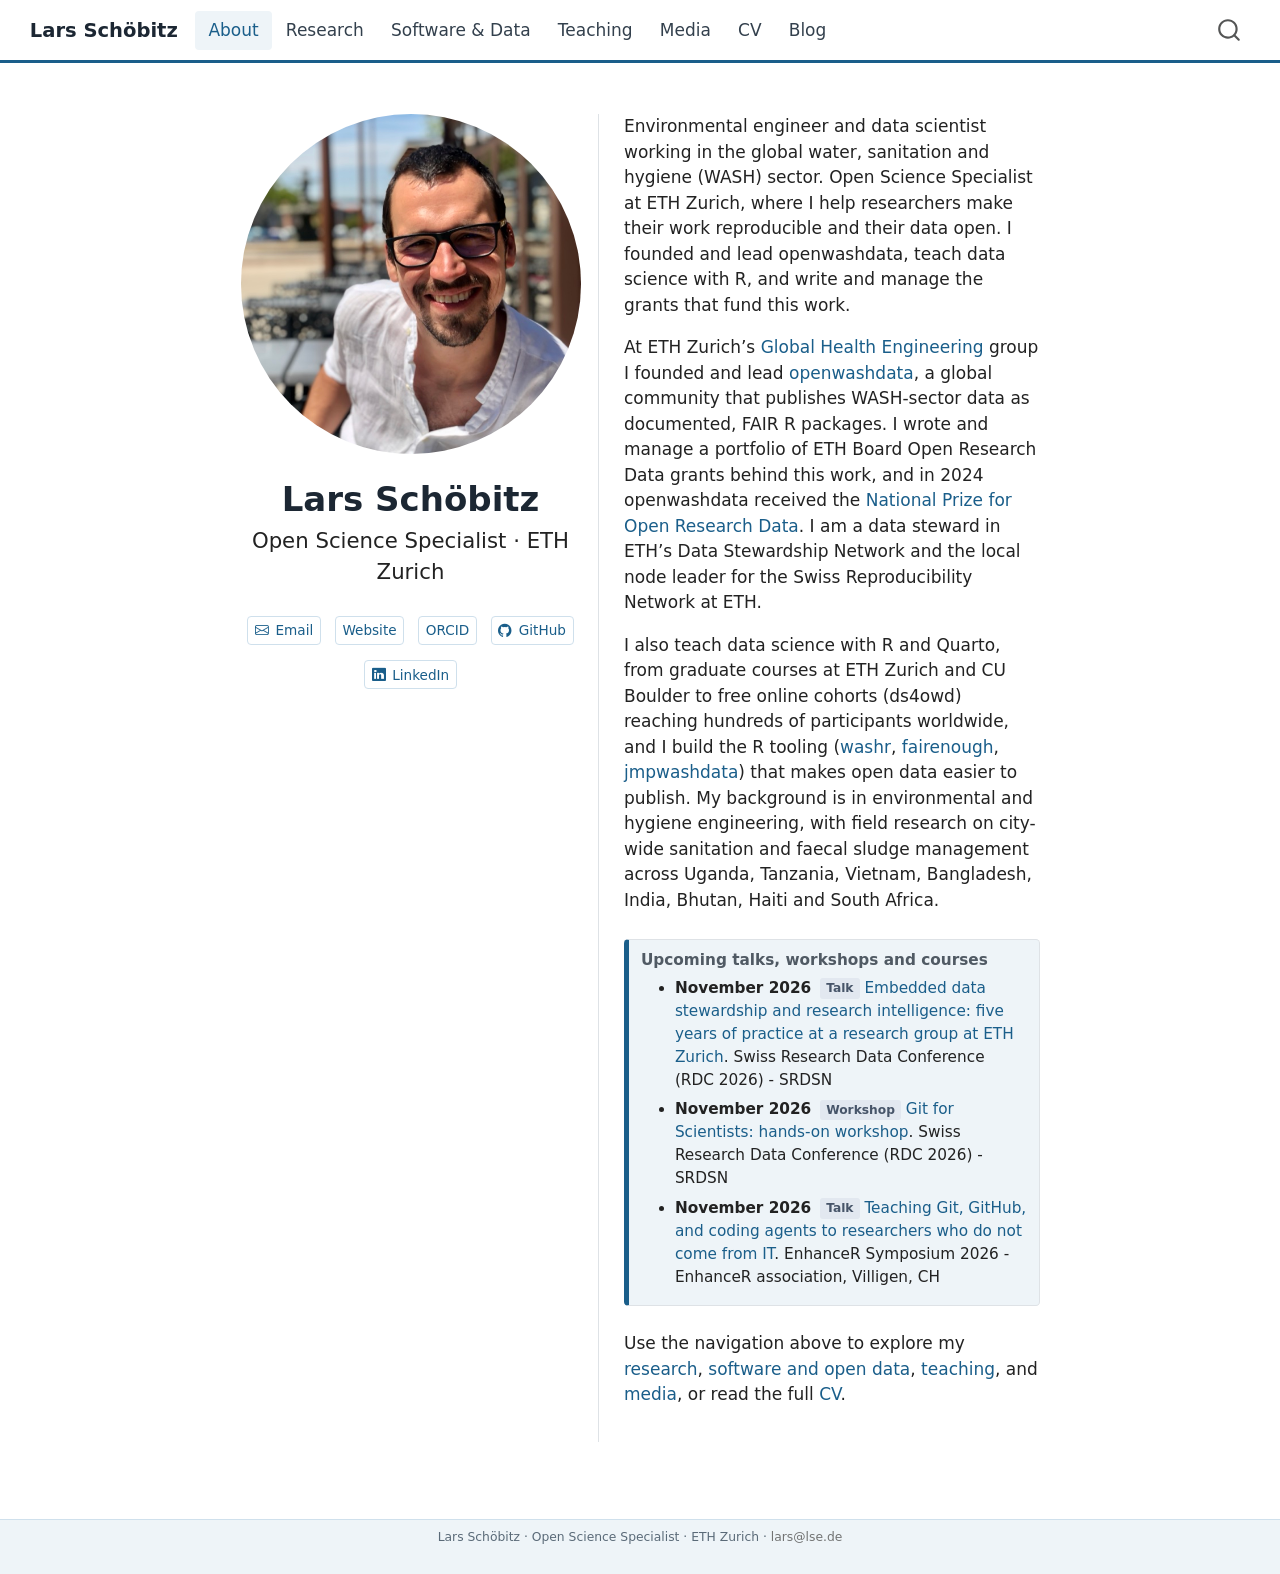
==== commit 9ca2158c: "build: re-render with the ETH Zurich email Rebuilt from aboutme main with the second email in contac" ====
--- a/docs/index.html
+++ b/docs/index.html
@@ -188,6 +188,7 @@
 <ul>
 <li><strong>November 2026</strong> <span class="pub-tag tag-wip">Talk</span> <a href="https://github.com/larnsce/rdc-2026">Embedded data stewardship and research intelligence: five years of practice at a research group at ETH Zurich</a>. Swiss Research Data Conference (RDC 2026) - SRDSN</li>
 <li><strong>November 2026</strong> <span class="pub-tag tag-wip">Workshop</span> <a href="https://github.com/larnsce/rdc-2026">Git for Scientists: hands-on workshop</a>. Swiss Research Data Conference (RDC 2026) - SRDSN</li>
+<li><strong>November 2026</strong> <span class="pub-tag tag-wip">Talk</span> <a href="https://github.com/Global-Health-Engineering/talk-enhancer">Teaching Git, GitHub, and coding agents to researchers who do not come from IT</a>. EnhanceR Symposium 2026 - EnhanceR association, Villigen, CH</li>
 </ul>
 </div>
 </div>
--- a/docs/assets/styles.css
+++ b/docs/assets/styles.css
@@ -138,6 +138,7 @@
   transition: background-color 0.15s;
 }
 .cv-download-btn:hover { background-color: var(--accent-hover) !important; color: #fff !important; }
+.cv-download-btn + .cv-download-btn { margin-left: 0.6rem; }
 
 /* Skill bars reused from the CV card on the CV page. */
 .skill-bar {
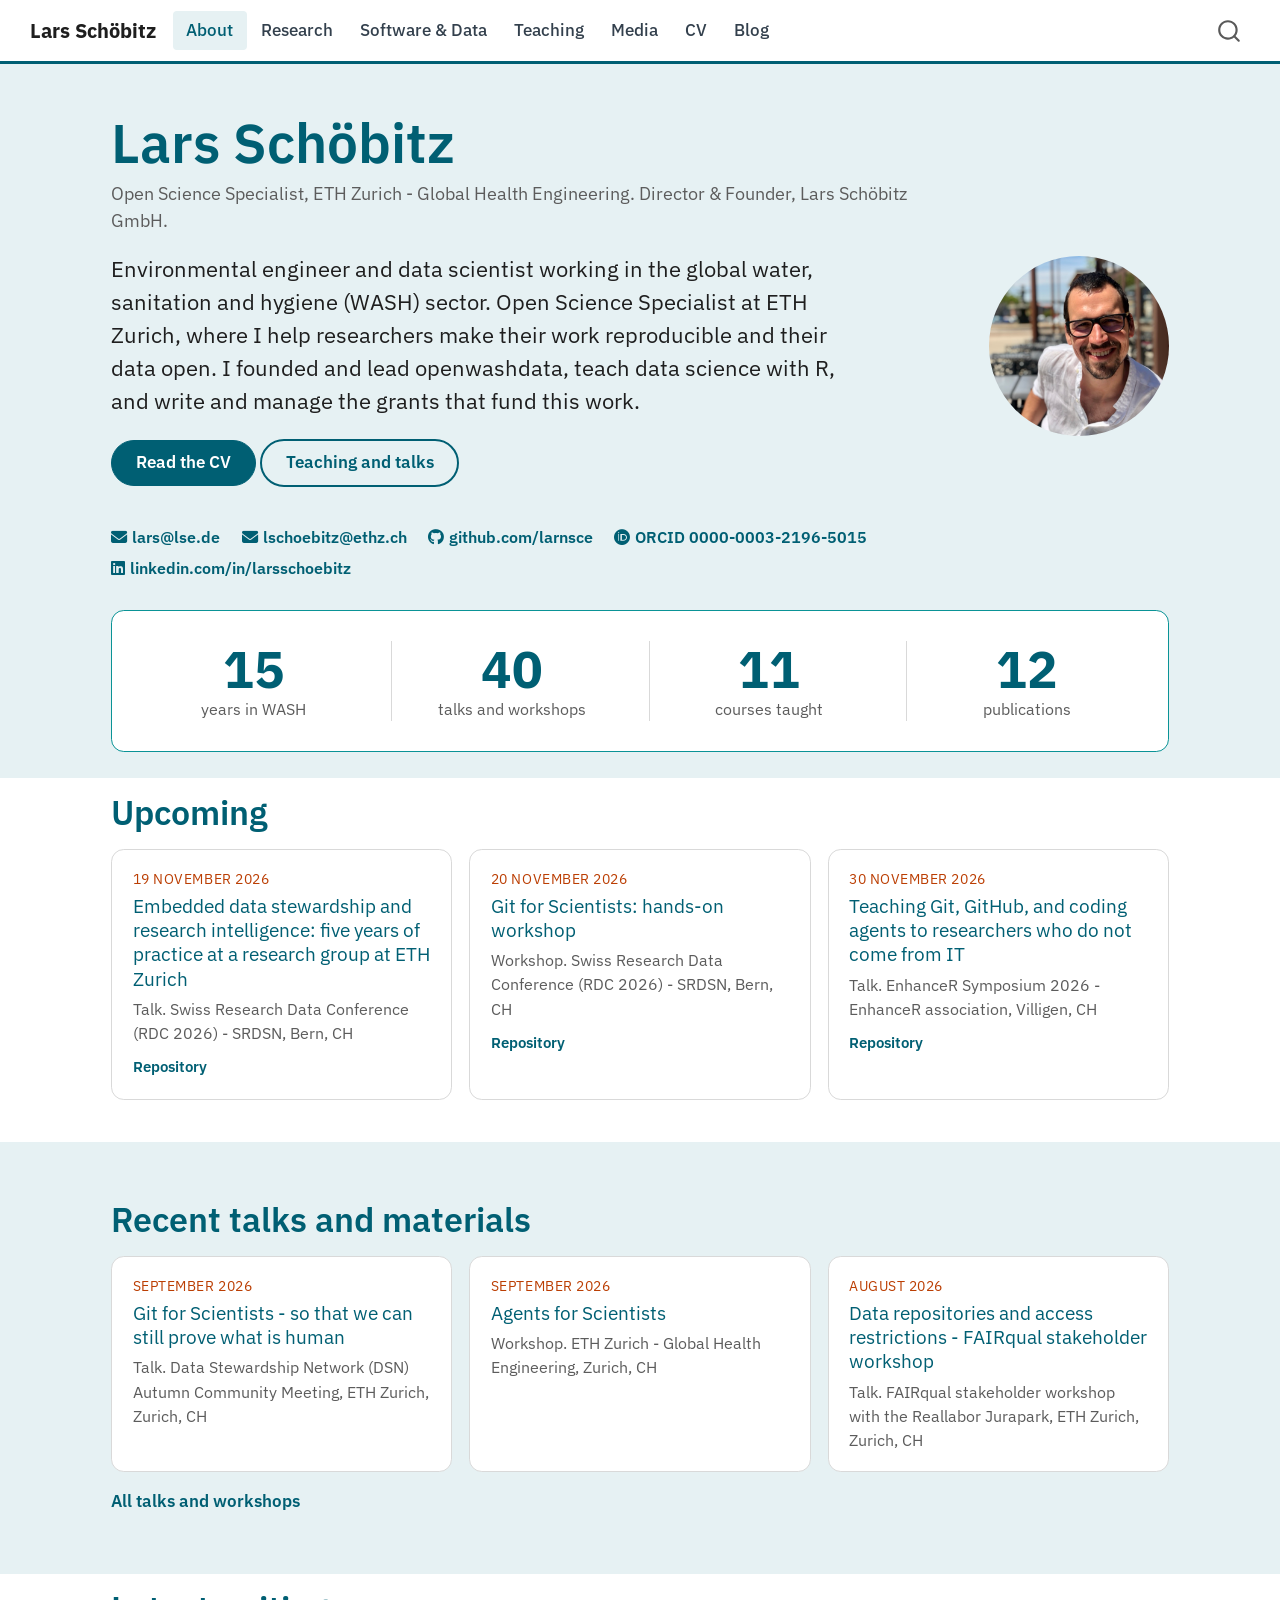
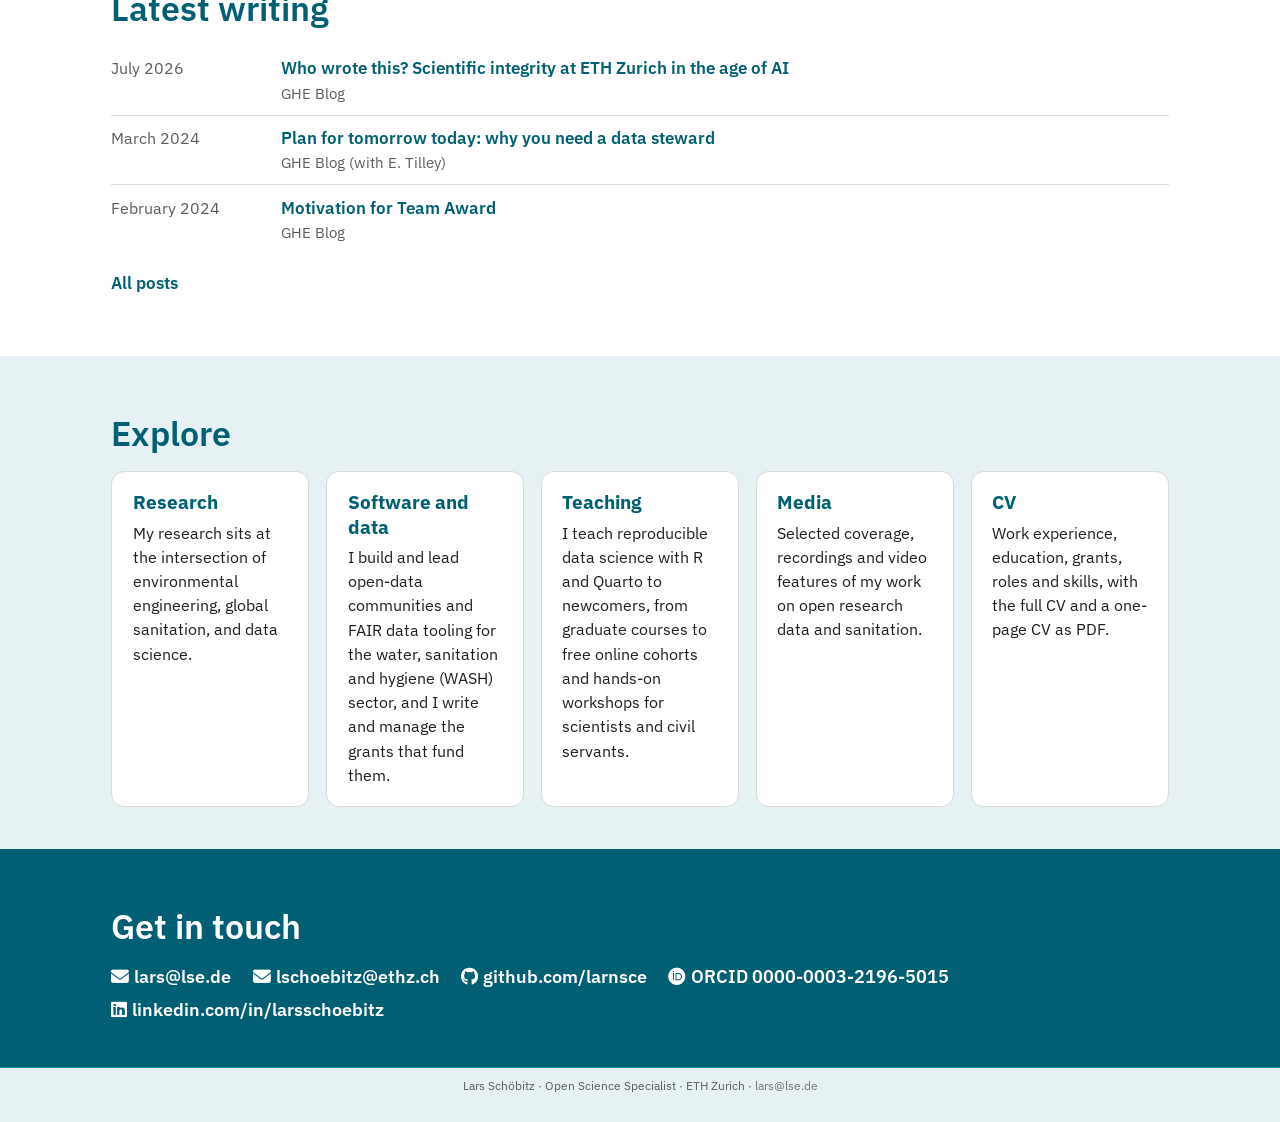
==== commit 7800fd93: "build: re-render the site on the bitz brand Rebuilt from aboutme main (event_url and full dates). Th" ====
--- a/docs/index.html
+++ b/docs/index.html
@@ -41,11 +41,16 @@
 <script src="site_libs/quarto-html/tabsets/tabsets.js" type="module"></script>
 <script src="site_libs/quarto-html/popper.min.js"></script>
 <script src="site_libs/quarto-html/tippy.umd.min.js"></script>
+<script src="site_libs/quarto-html/anchor.min.js"></script>
 <link href="site_libs/quarto-html/tippy.css" rel="stylesheet">
-<link href="site_libs/quarto-html/quarto-syntax-highlighting-64a204ab8560d761af7679ceaba22944.css" rel="stylesheet" id="quarto-text-highlighting-styles">
+<link href="site_libs/quarto-html/quarto-syntax-highlighting-0f05cba98e93abd5bfacabf37e46c573.css" rel="stylesheet" class="quarto-color-scheme" id="quarto-text-highlighting-styles">
+<link href="site_libs/quarto-html/quarto-syntax-highlighting-dark-36489fe9f95e83378e31b3375ef0b6a4.css" rel="stylesheet" class="quarto-color-scheme quarto-color-alternate" id="quarto-text-highlighting-styles">
+<link href="site_libs/quarto-html/quarto-syntax-highlighting-0f05cba98e93abd5bfacabf37e46c573.css" rel="stylesheet" class="quarto-color-scheme-extra" id="quarto-text-highlighting-styles">
 <script src="site_libs/bootstrap/bootstrap.min.js"></script>
 <link href="site_libs/bootstrap/bootstrap-icons.css" rel="stylesheet">
-<link href="site_libs/bootstrap/bootstrap-a0ab486d6e2c28c15a0daf8f04068d77.min.css" rel="stylesheet" append-hash="true" id="quarto-bootstrap" data-mode="light">
+<link href="site_libs/bootstrap/bootstrap-bf7b6a0d2951747acea9053a0771e20d.min.css" rel="stylesheet" append-hash="true" class="quarto-color-scheme" id="quarto-bootstrap" data-mode="light">
+<link href="site_libs/bootstrap/bootstrap-dark-5d025dab3f1455580d51723e2d151b8a.min.css" rel="stylesheet" append-hash="true" class="quarto-color-scheme quarto-color-alternate" id="quarto-bootstrap" data-mode="light">
+<link href="site_libs/bootstrap/bootstrap-bf7b6a0d2951747acea9053a0771e20d.min.css" rel="stylesheet" append-hash="true" class="quarto-color-scheme-extra" id="quarto-bootstrap" data-mode="light">
 <script id="quarto-search-options" type="application/json">{
   "location": "navbar",
   "copy-button": false,
@@ -133,73 +138,134 @@
     </nav>
 </header>
 <!-- content -->
-<div id="quarto-content" class="quarto-container page-columns page-rows-contents page-layout-article page-navbar">
+<div id="quarto-content" class="quarto-container page-layout-custom page-navbar">
 <!-- sidebar -->
 <!-- margin-sidebar -->
-    
 <!-- main -->
-<div class="quarto-about-trestles">
-  <div class="about-entity">
-    <img src="assets/profile-lars-schoebitz.jpg" class="about-image
-  round " style="height: 20em; width: 20em;">
-<header id="title-block-header" class="quarto-title-block default">
-<div class="quarto-title">
-<h1 class="title">Lars Schöbitz</h1>
-<p class="subtitle lead">Open Science Specialist · ETH Zurich</p>
-</div>
-<div class="quarto-title-meta">
-  </div>
-</header>
-    <div class="about-links">
-  <a href="mailto:lars@lse.de" class="about-link" rel="" target="">
-    <i class="bi bi-envelope"></i>
-     <span class="about-link-text">Email</span>
-  </a>
-  <a href="https://www.lse.de" class="about-link" rel="" target="">
-     <span class="about-link-text">Website</span>
-  </a>
-  <a href="https://orcid.org/0000-0003-2196-5015" class="about-link" rel="" target="">
-     <span class="about-link-text">ORCID</span>
-  </a>
-  <a href="https://github.com/larnsce" class="about-link" rel="" target="">
-    <i class="bi bi-github"></i>
-     <span class="about-link-text">GitHub</span>
-  </a>
-  <a href="https://www.linkedin.com/in/larsschoebitz" class="about-link" rel="" target="">
-    <i class="bi bi-linkedin"></i>
-     <span class="about-link-text">LinkedIn</span>
-  </a>
-</div>
-  </div>
-  <div class="about-contents"><main class="content" id="quarto-document-content">
+
+
+
+
+<div class="lse-hero">
+<div class="lse-section">
+<div class="lse-hero-grid">
+<section id="lars-schöbitz" class="lse-hero-text">
+<h1>Lars Schöbitz</h1>
+<p class="lse-role">Open Science Specialist, ETH Zurich - Global Health Engineering. Director &amp; Founder, Lars Schöbitz GmbH.</p>
+<div class="lse-lead">
 <p>Environmental engineer and data scientist working in the global water, sanitation and hygiene (WASH) sector. Open Science Specialist at ETH Zurich, where I help researchers make their work reproducible and their data open. I founded and lead openwashdata, teach data science with R, and write and manage the grants that fund this work.</p>
-<p>At ETH Zurich’s <a href="https://ghe.ethz.ch">Global Health Engineering</a> group I founded and lead <a href="https://openwashdata.org">openwashdata</a>, a global community that publishes WASH-sector data as documented, FAIR R packages. I wrote and manage a portfolio of ETH Board Open Research Data grants behind this work, and in 2024 openwashdata received the <a href="https://mavt.ethz.ch/news-and-events/d-mavt-news/2024/12/national-prize-for-open-research-data.html">National Prize for Open Research Data</a>. I am a data steward in ETH’s Data Stewardship Network and the local node leader for the Swiss Reproducibility Network at ETH.</p>
-<p>I also teach data science with R and Quarto, from graduate courses at ETH Zurich and CU Boulder to free online cohorts (ds4owd) reaching hundreds of participants worldwide, and I build the R tooling (<a href="https://openwashdata.github.io/washr/">washr</a>, <a href="https://openwashdata.github.io/fairenough/">fairenough</a>, <a href="https://github.com/larnsce/jmpwashdata">jmpwashdata</a>) that makes open data easier to publish. My background is in environmental and hygiene engineering, with field research on city-wide sanitation and faecal sludge management across Uganda, Tanzania, Vietnam, Bangladesh, India, Bhutan, Haiti and South Africa.</p>
-<div class="upcoming-box callout callout-style-simple callout-note no-icon callout-titled" title="Upcoming talks, workshops and courses">
-<div class="callout-header d-flex align-content-center">
-<div class="callout-icon-container">
-<i class="callout-icon no-icon"></i>
-</div>
-<div class="callout-title-container flex-fill">
-<span class="screen-reader-only">Note</span>Upcoming talks, workshops and courses
-</div>
-</div>
-<div class="callout-body-container callout-body">
-<ul>
-<li><strong>November 2026</strong> <span class="pub-tag tag-wip">Talk</span> <a href="https://github.com/larnsce/rdc-2026">Embedded data stewardship and research intelligence: five years of practice at a research group at ETH Zurich</a>. Swiss Research Data Conference (RDC 2026) - SRDSN</li>
-<li><strong>November 2026</strong> <span class="pub-tag tag-wip">Workshop</span> <a href="https://github.com/larnsce/rdc-2026">Git for Scientists: hands-on workshop</a>. Swiss Research Data Conference (RDC 2026) - SRDSN</li>
-<li><strong>November 2026</strong> <span class="pub-tag tag-wip">Talk</span> <a href="https://github.com/Global-Health-Engineering/talk-enhancer">Teaching Git, GitHub, and coding agents to researchers who do not come from IT</a>. EnhanceR Symposium 2026 - EnhanceR association, Villigen, CH</li>
-</ul>
-</div>
-</div>
-<p>Use the navigation above to explore my <a href="./research.html">research</a>, <a href="./software.html">software and open data</a>, <a href="./teaching.html">teaching</a>, and <a href="./media.html">media</a>, or read the full <a href="./cv.html">CV</a>.</p>
-
-
-</main></div>
-</div>
- <!-- /main -->
+</div>
+<div class="lse-actions">
+<p><a href="./cv.html" class="btn btn-primary">Read the CV</a> <a href="./teaching.html" class="btn btn-outline">Teaching and talks</a></p>
+</div>
+<p class="lse-contact"><a href="mailto:lars@lse.de"><i class="fa-solid fa-envelope"></i>lars@lse.de</a>
+<a href="mailto:lschoebitz@ethz.ch"><i class="fa-solid fa-envelope"></i>lschoebitz@ethz.ch</a>
+<a href="https://github.com/larnsce"><i class="fa-brands fa-github"></i>github.com/larnsce</a>
+<a href="https://orcid.org/0000-0003-2196-5015"><i class="fa-brands fa-orcid"></i>ORCID 0000-0003-2196-5015</a>
+<a href="https://linkedin.com/in/larsschoebitz"><i class="fa-brands fa-linkedin"></i>linkedin.com/in/larsschoebitz</a></p>
+</section>
+<div class="lse-hero-photo">
+<p><img src="assets/profile-lars-schoebitz.jpg" class="lse-portrait img-fluid" alt="Portrait of Lars Schöbitz"></p>
+</div>
+</div>
+<div class="lse-numbers">
+<div class="lse-number-item"><div class="lse-number">15</div><div class="lse-number-label">years in WASH</div></div>
+<div class="lse-number-item"><div class="lse-number">40</div><div class="lse-number-label">talks and workshops</div></div>
+<div class="lse-number-item"><div class="lse-number">11</div><div class="lse-number-label">courses taught</div></div>
+<div class="lse-number-item"><div class="lse-number">12</div><div class="lse-number-label">publications</div></div>
+</div>
+</div>
+</div>
+<div class="lse-section">
+<h2>Upcoming</h2>
+<div class="lse-cards">
+<div class="lse-card">
+<span class="lse-card-kicker">19 November 2026</span>
+<strong><a href="https://researchdatasupport.ch/srdsn-conference">Embedded data stewardship and research intelligence: five years of practice at a research group at ETH Zurich</a></strong>
+<p class="lse-card-meta">Talk. Swiss Research Data Conference (RDC 2026) - SRDSN, Bern, CH</p>
+<a class="lse-card-more" href="https://github.com/larnsce/rdc-2026">Repository</a>
+</div>
+<div class="lse-card">
+<span class="lse-card-kicker">20 November 2026</span>
+<strong><a href="https://researchdatasupport.ch/srdsn-conference">Git for Scientists: hands-on workshop</a></strong>
+<p class="lse-card-meta">Workshop. Swiss Research Data Conference (RDC 2026) - SRDSN, Bern, CH</p>
+<a class="lse-card-more" href="https://github.com/larnsce/rdc-2026">Repository</a>
+</div>
+<div class="lse-card">
+<span class="lse-card-kicker">30 November 2026</span>
+<strong><a href="https://symposium.enhancer.ch/">Teaching Git, GitHub, and coding agents to researchers who do not come from IT</a></strong>
+<p class="lse-card-meta">Talk. EnhanceR Symposium 2026 - EnhanceR association, Villigen, CH</p>
+<a class="lse-card-more" href="https://github.com/Global-Health-Engineering/talk-enhancer">Repository</a>
+</div>
+</div>
+</div>
+<div class="lse-tint">
+<section id="recent-talks-and-materials" class="lse-section">
+<h2>Recent talks and materials</h2>
+<div class="lse-cards">
+<div class="lse-card">
+<span class="lse-card-kicker">September 2026</span>
+<strong><a href="https://ghe-open.ch/slides/dsn-agentsforsci">Git for Scientists - so that we can still prove what is human</a></strong>
+<p class="lse-card-meta">Talk. Data Stewardship Network (DSN) Autumn Community Meeting, ETH Zurich, Zurich, CH</p>
+</div>
+<div class="lse-card">
+<span class="lse-card-kicker">September 2026</span>
+<strong><a href="https://github.com/agentsforsci-ghe">Agents for Scientists</a></strong>
+<p class="lse-card-meta">Workshop. ETH Zurich - Global Health Engineering, Zurich, CH</p>
+</div>
+<div class="lse-card">
+<span class="lse-card-kicker">August 2026</span>
+<strong><a href="https://fairqual.github.io/website/gallery/slides/#jurapark-2026">Data repositories and access restrictions - FAIRqual stakeholder workshop</a></strong>
+<p class="lse-card-meta">Talk. FAIRqual stakeholder workshop with the Reallabor Jurapark, ETH Zurich, Zurich, CH</p>
+</div>
+</div>
+<p><a href="./teaching.html" class="lse-more">All talks and workshops</a></p>
+</section>
+</div>
+<section id="latest-writing" class="lse-section">
+<h2>Latest writing</h2>
+<div class="lse-rows">
+<a class="lse-row" href="https://ghe.ethz.ch/ghe-blog-news/2026/07/blog-who-wrote-this-scientific-integrity-at-eth-zurich-in-the-age-of-ai.html"><span class="lse-row-date">July 2026</span><span class="lse-row-title">Who wrote this? Scientific integrity at ETH Zurich in the age of AI</span><span class="lse-row-meta">GHE Blog</span></a>
+<a class="lse-row" href="https://ghe-open.ch/blog/posts/2024-03-08-swissrn-abstract/"><span class="lse-row-date">March 2024</span><span class="lse-row-title">Plan for tomorrow today: why you need a data steward</span><span class="lse-row-meta">GHE Blog (with E. Tilley)</span></a>
+<a class="lse-row" href="https://ghe-open.ch/blog/posts/2024-02-27-swissrn-award/"><span class="lse-row-date">February 2024</span><span class="lse-row-title">Motivation for Team Award</span><span class="lse-row-meta">GHE Blog</span></a>
+</div>
+<p><a href="./blog.html" class="lse-more">All posts</a></p>
+</section>
+<div class="lse-tint">
+<section id="explore" class="lse-section">
+<h2>Explore</h2>
+<div class="lse-cards lse-cards-explore">
+<a class="lse-card" href="research.html"><strong>Research</strong><p>My research sits at the intersection of environmental engineering, global sanitation, and data science.</p></a>
+<a class="lse-card" href="software.html"><strong>Software and data</strong><p>I build and lead open-data communities and FAIR data tooling for the water, sanitation and hygiene (WASH) sector, and I write and manage the grants that fund them.</p></a>
+<a class="lse-card" href="teaching.html"><strong>Teaching</strong><p>I teach reproducible data science with R and Quarto to newcomers, from graduate courses to free online cohorts and hands-on workshops for scientists and civil servants.</p></a>
+<a class="lse-card" href="media.html"><strong>Media</strong><p>Selected coverage, recordings and video features of my work on open research data and sanitation.</p></a>
+<a class="lse-card" href="cv.html"><strong>CV</strong><p>Work experience, education, grants, roles and skills, with the full CV and a one-page CV as PDF.</p></a>
+</div>
+</section>
+</div>
+<div class="lse-band">
+<section id="get-in-touch" class="lse-band-inner">
+<h2>Get in touch</h2>
+<p class="lse-contact"><a href="mailto:lars@lse.de"><i class="fa-solid fa-envelope"></i>lars@lse.de</a>
+<a href="mailto:lschoebitz@ethz.ch"><i class="fa-solid fa-envelope"></i>lschoebitz@ethz.ch</a>
+<a href="https://github.com/larnsce"><i class="fa-brands fa-github"></i>github.com/larnsce</a>
+<a href="https://orcid.org/0000-0003-2196-5015"><i class="fa-brands fa-orcid"></i>ORCID 0000-0003-2196-5015</a>
+<a href="https://linkedin.com/in/larsschoebitz"><i class="fa-brands fa-linkedin"></i>linkedin.com/in/larsschoebitz</a></p>
+</section>
+</div>
+
+
+
+
 <script id="quarto-html-after-body" type="application/javascript">
   window.document.addEventListener("DOMContentLoaded", function (event) {
+    const icon = "";
+    const anchorJS = new window.AnchorJS();
+    anchorJS.options = {
+      placement: 'right',
+      icon: icon
+    };
+    anchorJS.add('.anchored');
     const isCodeAnnotation = (el) => {
       for (const clz of el.classList) {
         if (clz.startsWith('code-annotation-')) {                     
--- a/docs/site_libs/quarto-html/quarto-syntax-highlighting-0f05cba98e93abd5bfacabf37e46c573.css
+++ b/docs/site_libs/quarto-html/quarto-syntax-highlighting-0f05cba98e93abd5bfacabf37e46c573.css
@@ -0,0 +1,236 @@
+/* quarto syntax highlight colors */
+:root {
+  --quarto-hl-ot-color: #003B4F;
+  --quarto-hl-at-color: #657422;
+  --quarto-hl-ss-color: #20794D;
+  --quarto-hl-an-color: #5E5E5E;
+  --quarto-hl-fu-color: #4758AB;
+  --quarto-hl-st-color: #20794D;
+  --quarto-hl-cf-color: #003B4F;
+  --quarto-hl-op-color: #5E5E5E;
+  --quarto-hl-er-color: #AD0000;
+  --quarto-hl-bn-color: #AD0000;
+  --quarto-hl-al-color: #AD0000;
+  --quarto-hl-va-color: #111111;
+  --quarto-hl-bu-color: inherit;
+  --quarto-hl-ex-color: inherit;
+  --quarto-hl-pp-color: #AD0000;
+  --quarto-hl-in-color: #5E5E5E;
+  --quarto-hl-vs-color: #20794D;
+  --quarto-hl-wa-color: #5E5E5E;
+  --quarto-hl-do-color: #5E5E5E;
+  --quarto-hl-im-color: #00769E;
+  --quarto-hl-ch-color: #20794D;
+  --quarto-hl-dt-color: #AD0000;
+  --quarto-hl-fl-color: #AD0000;
+  --quarto-hl-co-color: #5E5E5E;
+  --quarto-hl-cv-color: #5E5E5E;
+  --quarto-hl-cn-color: #8f5902;
+  --quarto-hl-sc-color: #5E5E5E;
+  --quarto-hl-dv-color: #AD0000;
+  --quarto-hl-kw-color: #003B4F;
+}
+
+/* other quarto variables */
+:root {
+  --quarto-font-monospace: IBM Plex Mono;
+}
+
+/* syntax highlight based on Pandoc's rules */
+pre > code.sourceCode > span {
+  color: #003B4F;
+}
+
+code.sourceCode > span {
+  color: #003B4F;
+}
+
+div.sourceCode,
+div.sourceCode pre.sourceCode {
+  color: #003B4F;
+}
+
+/* Normal */
+code span {
+  color: #003B4F;
+}
+
+/* Alert */
+code span.al {
+  color: #AD0000;
+  font-style: inherit;
+}
+
+/* Annotation */
+code span.an {
+  color: #5E5E5E;
+  font-style: inherit;
+}
+
+/* Attribute */
+code span.at {
+  color: #657422;
+  font-style: inherit;
+}
+
+/* BaseN */
+code span.bn {
+  color: #AD0000;
+  font-style: inherit;
+}
+
+/* BuiltIn */
+code span.bu {
+  font-style: inherit;
+}
+
+/* ControlFlow */
+code span.cf {
+  color: #003B4F;
+  font-weight: bold;
+  font-style: inherit;
+}
+
+/* Char */
+code span.ch {
+  color: #20794D;
+  font-style: inherit;
+}
+
+/* Constant */
+code span.cn {
+  color: #8f5902;
+  font-style: inherit;
+}
+
+/* Comment */
+code span.co {
+  color: #5E5E5E;
+  font-style: inherit;
+}
+
+/* CommentVar */
+code span.cv {
+  color: #5E5E5E;
+  font-style: italic;
+}
+
+/* Documentation */
+code span.do {
+  color: #5E5E5E;
+  font-style: italic;
+}
+
+/* DataType */
+code span.dt {
+  color: #AD0000;
+  font-style: inherit;
+}
+
+/* DecVal */
+code span.dv {
+  color: #AD0000;
+  font-style: inherit;
+}
+
+/* Error */
+code span.er {
+  color: #AD0000;
+  font-style: inherit;
+}
+
+/* Extension */
+code span.ex {
+  font-style: inherit;
+}
+
+/* Float */
+code span.fl {
+  color: #AD0000;
+  font-style: inherit;
+}
+
+/* Function */
+code span.fu {
+  color: #4758AB;
+  font-style: inherit;
+}
+
+/* Import */
+code span.im {
+  color: #00769E;
+  font-style: inherit;
+}
+
+/* Information */
+code span.in {
+  color: #5E5E5E;
+  font-style: inherit;
+}
+
+/* Keyword */
+code span.kw {
+  color: #003B4F;
+  font-weight: bold;
+  font-style: inherit;
+}
+
+/* Operator */
+code span.op {
+  color: #5E5E5E;
+  font-style: inherit;
+}
+
+/* Other */
+code span.ot {
+  color: #003B4F;
+  font-style: inherit;
+}
+
+/* Preprocessor */
+code span.pp {
+  color: #AD0000;
+  font-style: inherit;
+}
+
+/* SpecialChar */
+code span.sc {
+  color: #5E5E5E;
+  font-style: inherit;
+}
+
+/* SpecialString */
+code span.ss {
+  color: #20794D;
+  font-style: inherit;
+}
+
+/* String */
+code span.st {
+  color: #20794D;
+  font-style: inherit;
+}
+
+/* Variable */
+code span.va {
+  color: #111111;
+  font-style: inherit;
+}
+
+/* VerbatimString */
+code span.vs {
+  color: #20794D;
+  font-style: inherit;
+}
+
+/* Warning */
+code span.wa {
+  color: #5E5E5E;
+  font-style: italic;
+}
+
+.prevent-inlining {
+  content: "</";
+}
+
+/*# sourceMappingURL=a544cbef91fc699874d09a02bfa1c2f0.css.map */
--- a/docs/site_libs/quarto-html/quarto-syntax-highlighting-dark-36489fe9f95e83378e31b3375ef0b6a4.css
+++ b/docs/site_libs/quarto-html/quarto-syntax-highlighting-dark-36489fe9f95e83378e31b3375ef0b6a4.css
@@ -0,0 +1,219 @@
+/* quarto syntax highlight colors */
+:root {
+  --quarto-hl-al-color: #f07178;
+  --quarto-hl-an-color: #d4d0ab;
+  --quarto-hl-at-color: #00e0e0;
+  --quarto-hl-bn-color: #d4d0ab;
+  --quarto-hl-bu-color: #abe338;
+  --quarto-hl-ch-color: #abe338;
+  --quarto-hl-co-color: #f8f8f2;
+  --quarto-hl-cv-color: #ffd700;
+  --quarto-hl-cn-color: #ffd700;
+  --quarto-hl-cf-color: #ffa07a;
+  --quarto-hl-dt-color: #ffa07a;
+  --quarto-hl-dv-color: #d4d0ab;
+  --quarto-hl-do-color: #f8f8f2;
+  --quarto-hl-er-color: #f07178;
+  --quarto-hl-ex-color: #00e0e0;
+  --quarto-hl-fl-color: #d4d0ab;
+  --quarto-hl-fu-color: #ffa07a;
+  --quarto-hl-im-color: #abe338;
+  --quarto-hl-in-color: #d4d0ab;
+  --quarto-hl-kw-color: #ffa07a;
+  --quarto-hl-op-color: #ffa07a;
+  --quarto-hl-ot-color: #00e0e0;
+  --quarto-hl-pp-color: #dcc6e0;
+  --quarto-hl-re-color: #00e0e0;
+  --quarto-hl-sc-color: #abe338;
+  --quarto-hl-ss-color: #abe338;
+  --quarto-hl-st-color: #abe338;
+  --quarto-hl-va-color: #00e0e0;
+  --quarto-hl-vs-color: #abe338;
+  --quarto-hl-wa-color: #dcc6e0;
+}
+
+/* other quarto variables */
+:root {
+  --quarto-font-monospace: IBM Plex Mono;
+}
+
+/* syntax highlight based on Pandoc's rules */
+pre > code.sourceCode > span {
+  color: #f8f8f2;
+}
+
+code.sourceCode > span {
+  color: #f8f8f2;
+}
+
+div.sourceCode,
+div.sourceCode pre.sourceCode {
+  color: #f8f8f2;
+}
+
+/* Normal */
+code span {
+  color: #f8f8f2;
+}
+
+/* Alert */
+code span.al {
+  color: #f07178;
+}
+
+/* Annotation */
+code span.an {
+  color: #d4d0ab;
+}
+
+/* Attribute */
+code span.at {
+  color: #00e0e0;
+}
+
+/* BaseN */
+code span.bn {
+  color: #d4d0ab;
+}
+
+/* BuiltIn */
+code span.bu {
+  color: #abe338;
+}
+
+/* ControlFlow */
+code span.cf {
+  font-weight: bold;
+  color: #ffa07a;
+}
+
+/* Char */
+code span.ch {
+  color: #abe338;
+}
+
+/* Constant */
+code span.cn {
+  color: #ffd700;
+}
+
+/* Comment */
+code span.co {
+  font-style: italic;
+  color: #f8f8f2;
+}
+
+/* CommentVar */
+code span.cv {
+  color: #ffd700;
+}
+
+/* Documentation */
+code span.do {
+  color: #f8f8f2;
+}
+
+/* DataType */
+code span.dt {
+  color: #ffa07a;
+}
+
+/* DecVal */
+code span.dv {
+  color: #d4d0ab;
+}
+
+/* Error */
+code span.er {
+  color: #f07178;
+  text-decoration: underline;
+}
+
+/* Extension */
+code span.ex {
+  font-weight: bold;
+  color: #00e0e0;
+}
+
+/* Float */
+code span.fl {
+  color: #d4d0ab;
+}
+
+/* Function */
+code span.fu {
+  color: #ffa07a;
+}
+
+/* Import */
+code span.im {
+  color: #abe338;
+}
+
+/* Information */
+code span.in {
+  color: #d4d0ab;
+}
+
+/* Keyword */
+code span.kw {
+  font-weight: bold;
+  color: #ffa07a;
+}
+
+/* Operator */
+code span.op {
+  color: #ffa07a;
+}
+
+/* Other */
+code span.ot {
+  color: #00e0e0;
+}
+
+/* Preprocessor */
+code span.pp {
+  color: #dcc6e0;
+}
+
+/* RegionMarker */
+code span.re {
+  background-color: #f8f8f2;
+  color: #00e0e0;
+}
+
+/* SpecialChar */
+code span.sc {
+  color: #abe338;
+}
+
+/* SpecialString */
+code span.ss {
+  color: #abe338;
+}
+
+/* String */
+code span.st {
+  color: #abe338;
+}
+
+/* Variable */
+code span.va {
+  color: #00e0e0;
+}
+
+/* VerbatimString */
+code span.vs {
+  color: #abe338;
+}
+
+/* Warning */
+code span.wa {
+  color: #dcc6e0;
+}
+
+.prevent-inlining {
+  content: "</";
+}
+
+/*# sourceMappingURL=82b9289fc98479602fee2d266f36a8ae.css.map */
--- a/docs/site_libs/quarto-html/quarto-syntax-highlighting-0f05cba98e93abd5bfacabf37e46c573.css
+++ b/docs/site_libs/quarto-html/quarto-syntax-highlighting-0f05cba98e93abd5bfacabf37e46c573.css
@@ -0,0 +1,236 @@
+/* quarto syntax highlight colors */
+:root {
+  --quarto-hl-ot-color: #003B4F;
+  --quarto-hl-at-color: #657422;
+  --quarto-hl-ss-color: #20794D;
+  --quarto-hl-an-color: #5E5E5E;
+  --quarto-hl-fu-color: #4758AB;
+  --quarto-hl-st-color: #20794D;
+  --quarto-hl-cf-color: #003B4F;
+  --quarto-hl-op-color: #5E5E5E;
+  --quarto-hl-er-color: #AD0000;
+  --quarto-hl-bn-color: #AD0000;
+  --quarto-hl-al-color: #AD0000;
+  --quarto-hl-va-color: #111111;
+  --quarto-hl-bu-color: inherit;
+  --quarto-hl-ex-color: inherit;
+  --quarto-hl-pp-color: #AD0000;
+  --quarto-hl-in-color: #5E5E5E;
+  --quarto-hl-vs-color: #20794D;
+  --quarto-hl-wa-color: #5E5E5E;
+  --quarto-hl-do-color: #5E5E5E;
+  --quarto-hl-im-color: #00769E;
+  --quarto-hl-ch-color: #20794D;
+  --quarto-hl-dt-color: #AD0000;
+  --quarto-hl-fl-color: #AD0000;
+  --quarto-hl-co-color: #5E5E5E;
+  --quarto-hl-cv-color: #5E5E5E;
+  --quarto-hl-cn-color: #8f5902;
+  --quarto-hl-sc-color: #5E5E5E;
+  --quarto-hl-dv-color: #AD0000;
+  --quarto-hl-kw-color: #003B4F;
+}
+
+/* other quarto variables */
+:root {
+  --quarto-font-monospace: IBM Plex Mono;
+}
+
+/* syntax highlight based on Pandoc's rules */
+pre > code.sourceCode > span {
+  color: #003B4F;
+}
+
+code.sourceCode > span {
+  color: #003B4F;
+}
+
+div.sourceCode,
+div.sourceCode pre.sourceCode {
+  color: #003B4F;
+}
+
+/* Normal */
+code span {
+  color: #003B4F;
+}
+
+/* Alert */
+code span.al {
+  color: #AD0000;
+  font-style: inherit;
+}
+
+/* Annotation */
+code span.an {
+  color: #5E5E5E;
+  font-style: inherit;
+}
+
+/* Attribute */
+code span.at {
+  color: #657422;
+  font-style: inherit;
+}
+
+/* BaseN */
+code span.bn {
+  color: #AD0000;
+  font-style: inherit;
+}
+
+/* BuiltIn */
+code span.bu {
+  font-style: inherit;
+}
+
+/* ControlFlow */
+code span.cf {
+  color: #003B4F;
+  font-weight: bold;
+  font-style: inherit;
+}
+
+/* Char */
+code span.ch {
+  color: #20794D;
+  font-style: inherit;
+}
+
+/* Constant */
+code span.cn {
+  color: #8f5902;
+  font-style: inherit;
+}
+
+/* Comment */
+code span.co {
+  color: #5E5E5E;
+  font-style: inherit;
+}
+
+/* CommentVar */
+code span.cv {
+  color: #5E5E5E;
+  font-style: italic;
+}
+
+/* Documentation */
+code span.do {
+  color: #5E5E5E;
+  font-style: italic;
+}
+
+/* DataType */
+code span.dt {
+  color: #AD0000;
+  font-style: inherit;
+}
+
+/* DecVal */
+code span.dv {
+  color: #AD0000;
+  font-style: inherit;
+}
+
+/* Error */
+code span.er {
+  color: #AD0000;
+  font-style: inherit;
+}
+
+/* Extension */
+code span.ex {
+  font-style: inherit;
+}
+
+/* Float */
+code span.fl {
+  color: #AD0000;
+  font-style: inherit;
+}
+
+/* Function */
+code span.fu {
+  color: #4758AB;
+  font-style: inherit;
+}
+
+/* Import */
+code span.im {
+  color: #00769E;
+  font-style: inherit;
+}
+
+/* Information */
+code span.in {
+  color: #5E5E5E;
+  font-style: inherit;
+}
+
+/* Keyword */
+code span.kw {
+  color: #003B4F;
+  font-weight: bold;
+  font-style: inherit;
+}
+
+/* Operator */
+code span.op {
+  color: #5E5E5E;
+  font-style: inherit;
+}
+
+/* Other */
+code span.ot {
+  color: #003B4F;
+  font-style: inherit;
+}
+
+/* Preprocessor */
+code span.pp {
+  color: #AD0000;
+  font-style: inherit;
+}
+
+/* SpecialChar */
+code span.sc {
+  color: #5E5E5E;
+  font-style: inherit;
+}
+
+/* SpecialString */
+code span.ss {
+  color: #20794D;
+  font-style: inherit;
+}
+
+/* String */
+code span.st {
+  color: #20794D;
+  font-style: inherit;
+}
+
+/* Variable */
+code span.va {
+  color: #111111;
+  font-style: inherit;
+}
+
+/* VerbatimString */
+code span.vs {
+  color: #20794D;
+  font-style: inherit;
+}
+
+/* Warning */
+code span.wa {
+  color: #5E5E5E;
+  font-style: italic;
+}
+
+.prevent-inlining {
+  content: "</";
+}
+
+/*# sourceMappingURL=a544cbef91fc699874d09a02bfa1c2f0.css.map */
--- a/docs/assets/styles.css
+++ b/docs/assets/styles.css
@@ -1,22 +1,12 @@
 /* =========================================
    Lars Schöbitz - Personal Website Styles
-   Ported list/table/media patterns from the janfreihardt concept,
-   adapted to a blue accent matching the CV's link colour.
+   List, table and media patterns for the inner pages. Colours and fonts come
+   from the bitz brand: assets/theme.scss maps the brand palette onto the
+   custom properties used below (--accent and friends).
    ========================================= */
-
-:root {
-  --accent:        #1a5e8a;
-  --accent-hover:  #12455f;
-  --accent-light:  #eef4f8;
-  --accent-border: #cfe0ec;
-  --text-dark:     #1c2733;
-  --text-muted:    #5a6a78;
-}
 
 /* ----- Global ----- */
 body {
-  color: #222;
-  font-family: system-ui, -apple-system, "Segoe UI", "Helvetica Neue", Arial, sans-serif;
   line-height: 1.5;
 }
 
@@ -63,19 +53,6 @@
   font-size: 1.15rem;
 }
 
-/* ----- About / Trestles template ----- */
-.about-links .about-link {
-  border: 1px solid var(--accent-border) !important;
-  color: var(--accent) !important;
-  background-color: #fff;
-  transition: background-color 0.15s, color 0.15s;
-}
-.about-links .about-link:hover {
-  background-color: var(--accent-light) !important;
-  color: var(--accent-hover) !important;
-  border-color: var(--accent) !important;
-}
-
 /* ----- Publication list ----- */
 .pub-list { list-style: none; padding-left: 0; }
 .pub-list li {
@@ -109,7 +86,7 @@
 }
 .teaching-table td {
   padding: 0.45rem 0.75rem;
-  border-bottom: 1px solid #e6eef4;
+  border-bottom: 1px solid var(--accent-light);
   vertical-align: top;
 }
 .teaching-table tr:last-child td { border-bottom: none; }
@@ -118,7 +95,7 @@
 .media-list { list-style: none; padding-left: 0; }
 .media-list li {
   padding: 0.5rem 0;
-  border-bottom: 1px solid #e6eef4;
+  border-bottom: 1px solid var(--accent-light);
   line-height: 1.5;
 }
 .media-list li:last-child { border-bottom: none; }
@@ -164,16 +141,3 @@
   margin-bottom: 1.5rem;
   max-width: 720px;
 }
-
-/* ----- Upcoming events box (About page) ----- */
-div.callout.callout-note.upcoming-box {
-  border-left-color: var(--accent);
-  background-color: var(--accent-light);
-  margin: 1.5rem 0;
-}
-.upcoming-box .callout-title-container {
-  color: var(--text-dark);
-  font-weight: 600;
-}
-.upcoming-box ul { margin-bottom: 0; }
-.upcoming-box li { margin-bottom: 0.4rem; }
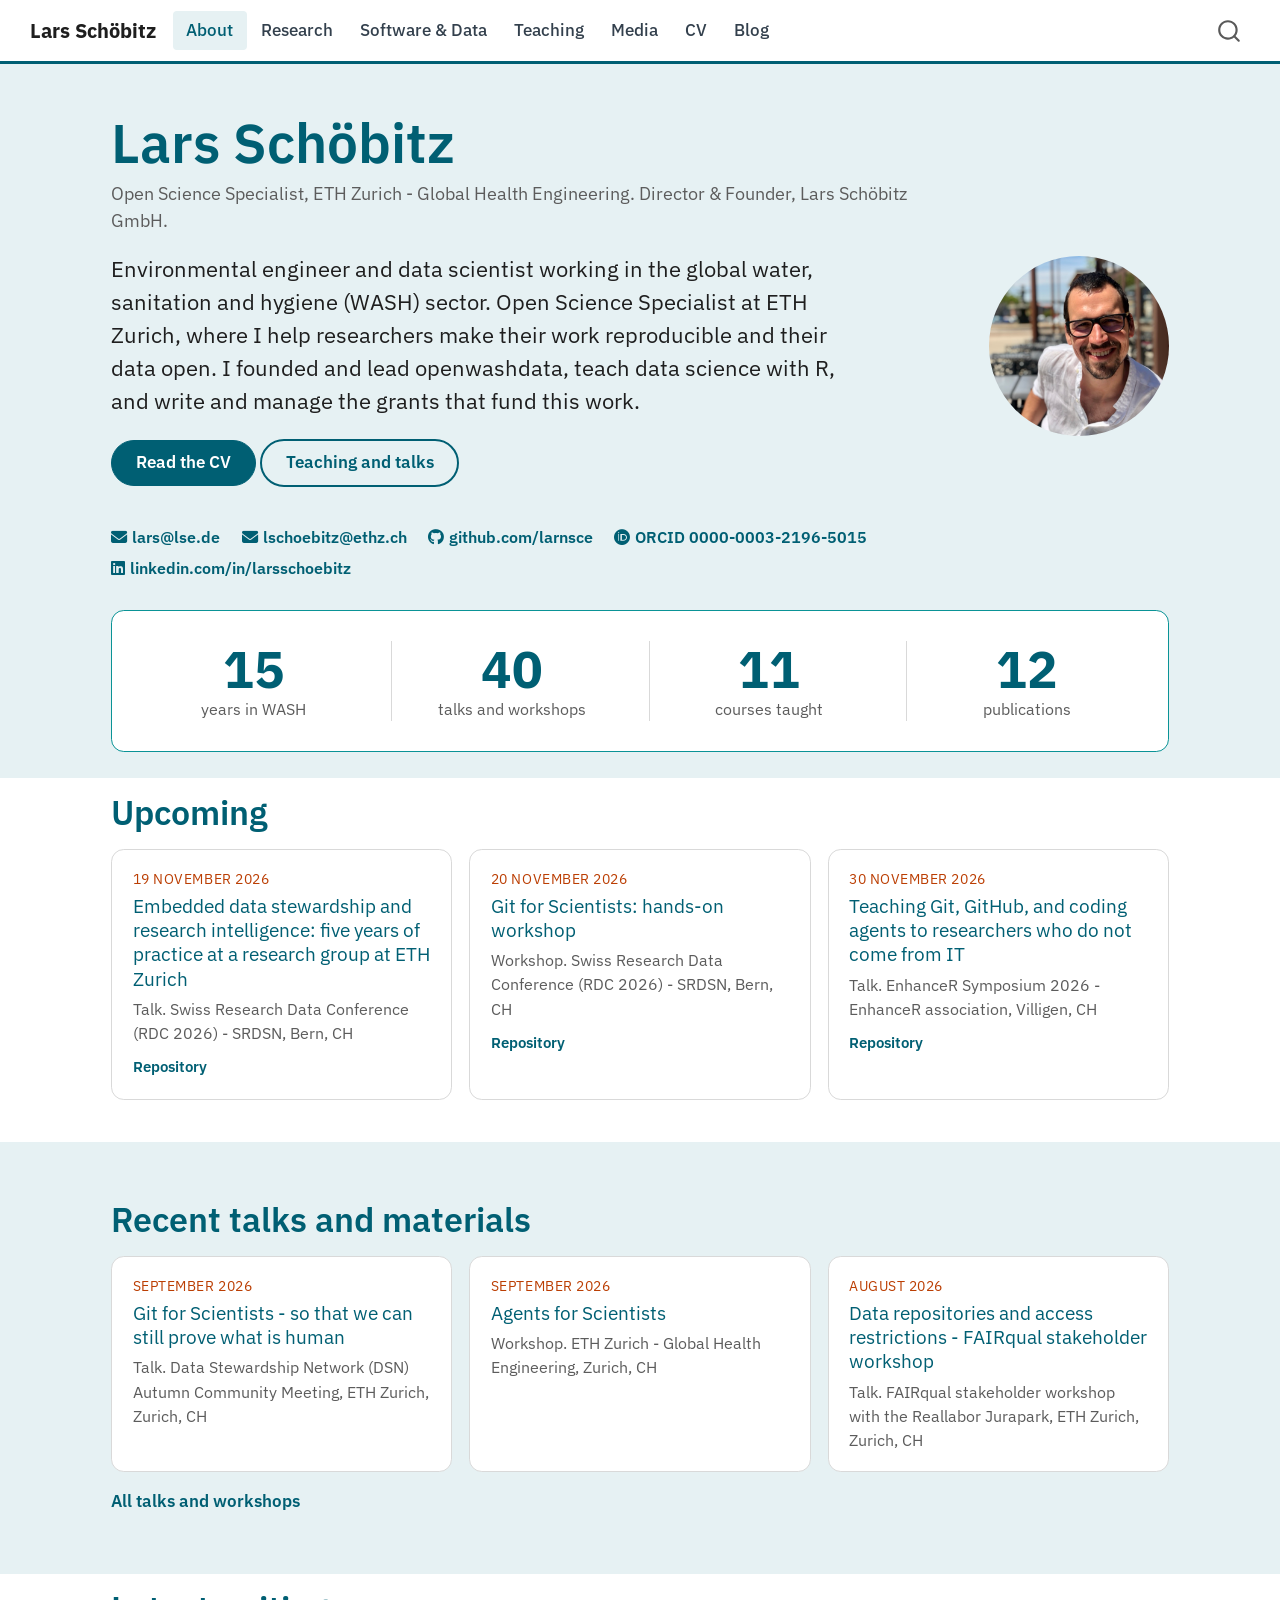
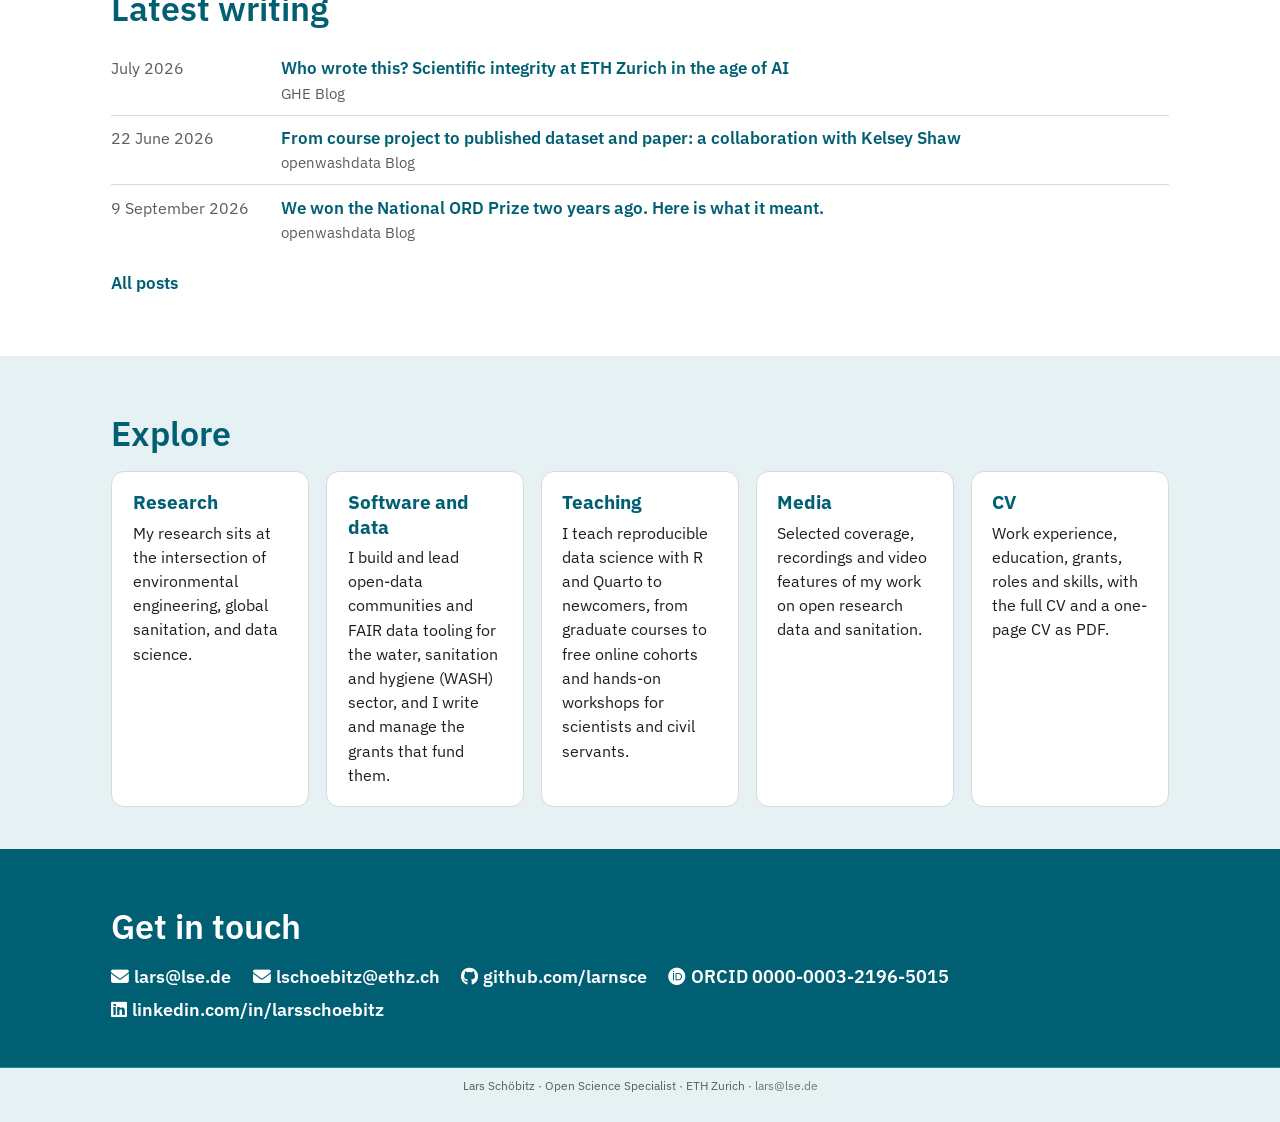
==== commit 99a0a0fc: "build: re-render with the openwashdata blog posts Rebuilt from aboutme main with the six openwashdat" ====
--- a/docs/index.html
+++ b/docs/index.html
@@ -226,8 +226,8 @@
 <h2>Latest writing</h2>
 <div class="lse-rows">
 <a class="lse-row" href="https://ghe.ethz.ch/ghe-blog-news/2026/07/blog-who-wrote-this-scientific-integrity-at-eth-zurich-in-the-age-of-ai.html"><span class="lse-row-date">July 2026</span><span class="lse-row-title">Who wrote this? Scientific integrity at ETH Zurich in the age of AI</span><span class="lse-row-meta">GHE Blog</span></a>
-<a class="lse-row" href="https://ghe-open.ch/blog/posts/2024-03-08-swissrn-abstract/"><span class="lse-row-date">March 2024</span><span class="lse-row-title">Plan for tomorrow today: why you need a data steward</span><span class="lse-row-meta">GHE Blog (with E. Tilley)</span></a>
-<a class="lse-row" href="https://ghe-open.ch/blog/posts/2024-02-27-swissrn-award/"><span class="lse-row-date">February 2024</span><span class="lse-row-title">Motivation for Team Award</span><span class="lse-row-meta">GHE Blog</span></a>
+<a class="lse-row" href="https://openwashdata.org/pages/blog/posts/2026-06-22-collaboration/"><span class="lse-row-date">22 June 2026</span><span class="lse-row-title">From course project to published dataset and paper: a collaboration with Kelsey Shaw</span><span class="lse-row-meta">openwashdata Blog</span></a>
+<a class="lse-row" href="https://openwashdata.org/pages/blog/posts/2026-09-09-ord-prize/"><span class="lse-row-date">9 September 2026</span><span class="lse-row-title">We won the National ORD Prize two years ago. Here is what it meant.</span><span class="lse-row-meta">openwashdata Blog</span></a>
 </div>
 <p><a href="./blog.html" class="lse-more">All posts</a></p>
 </section>
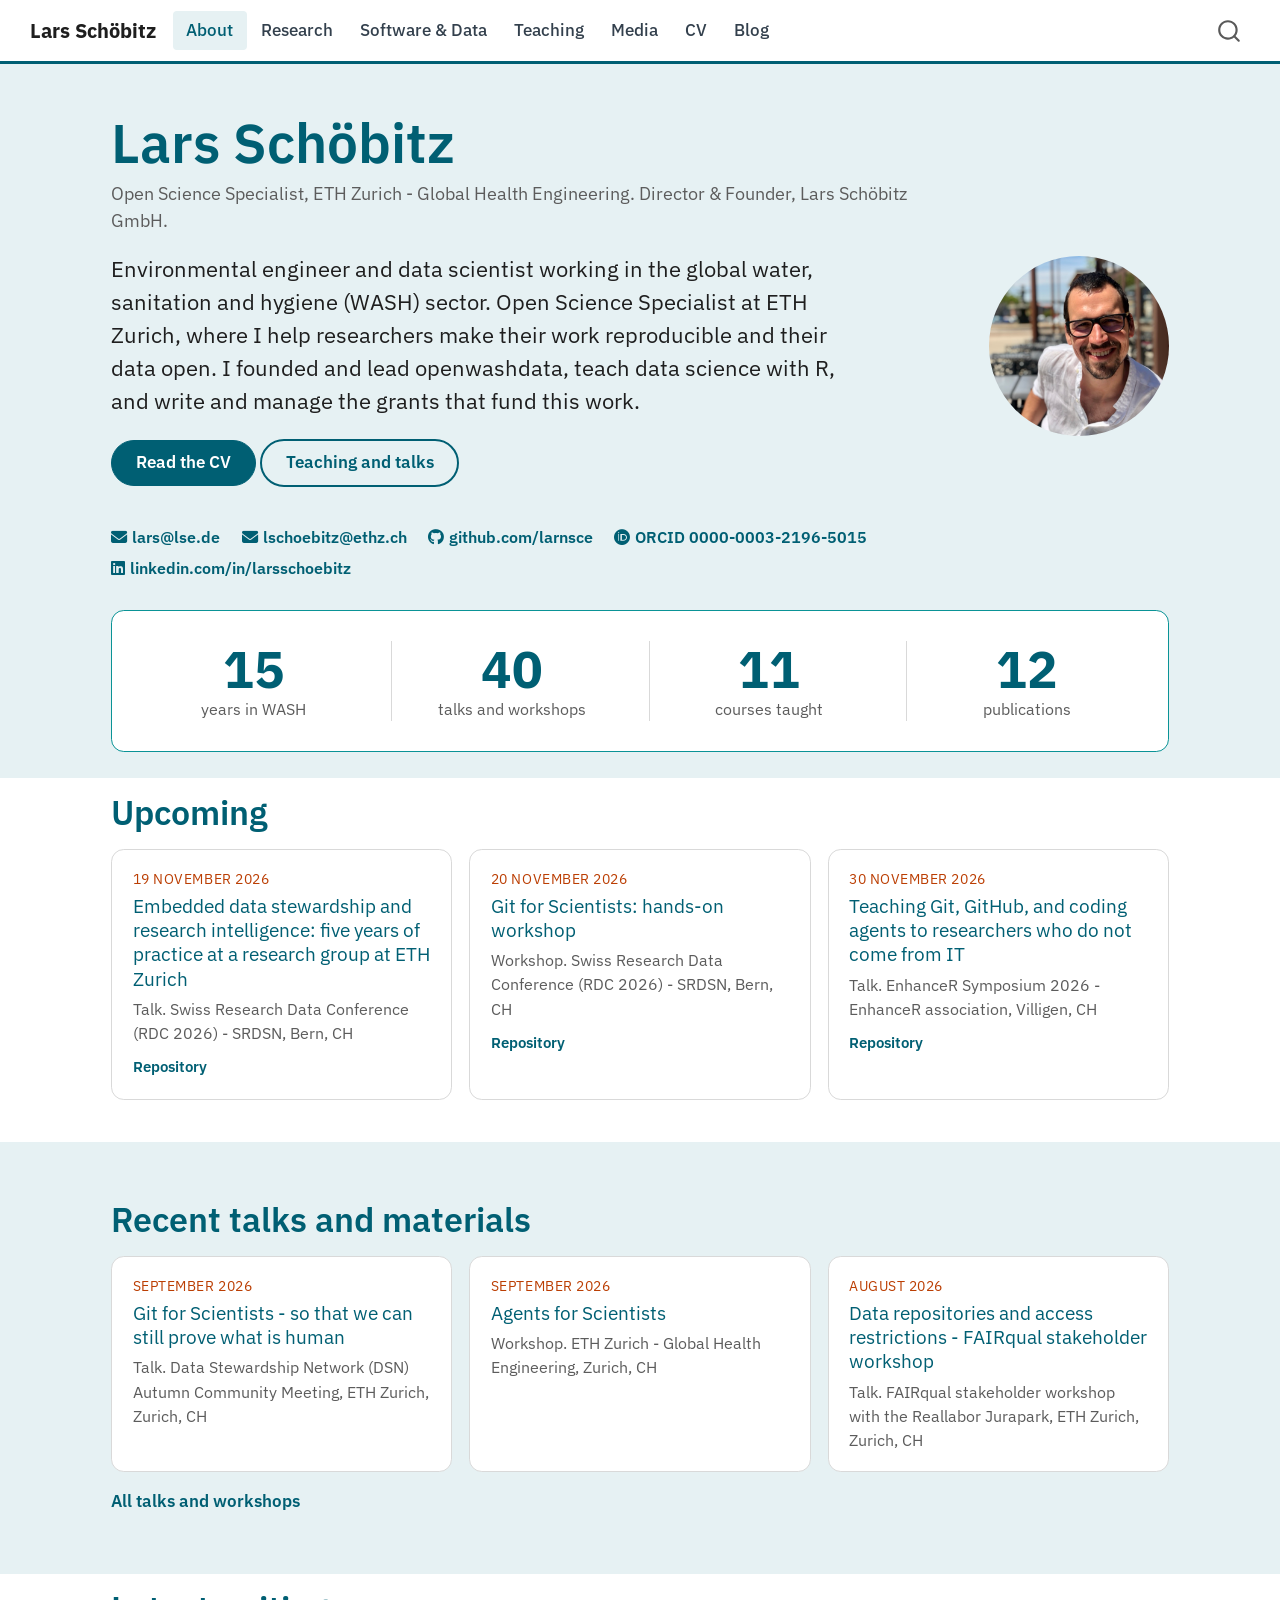
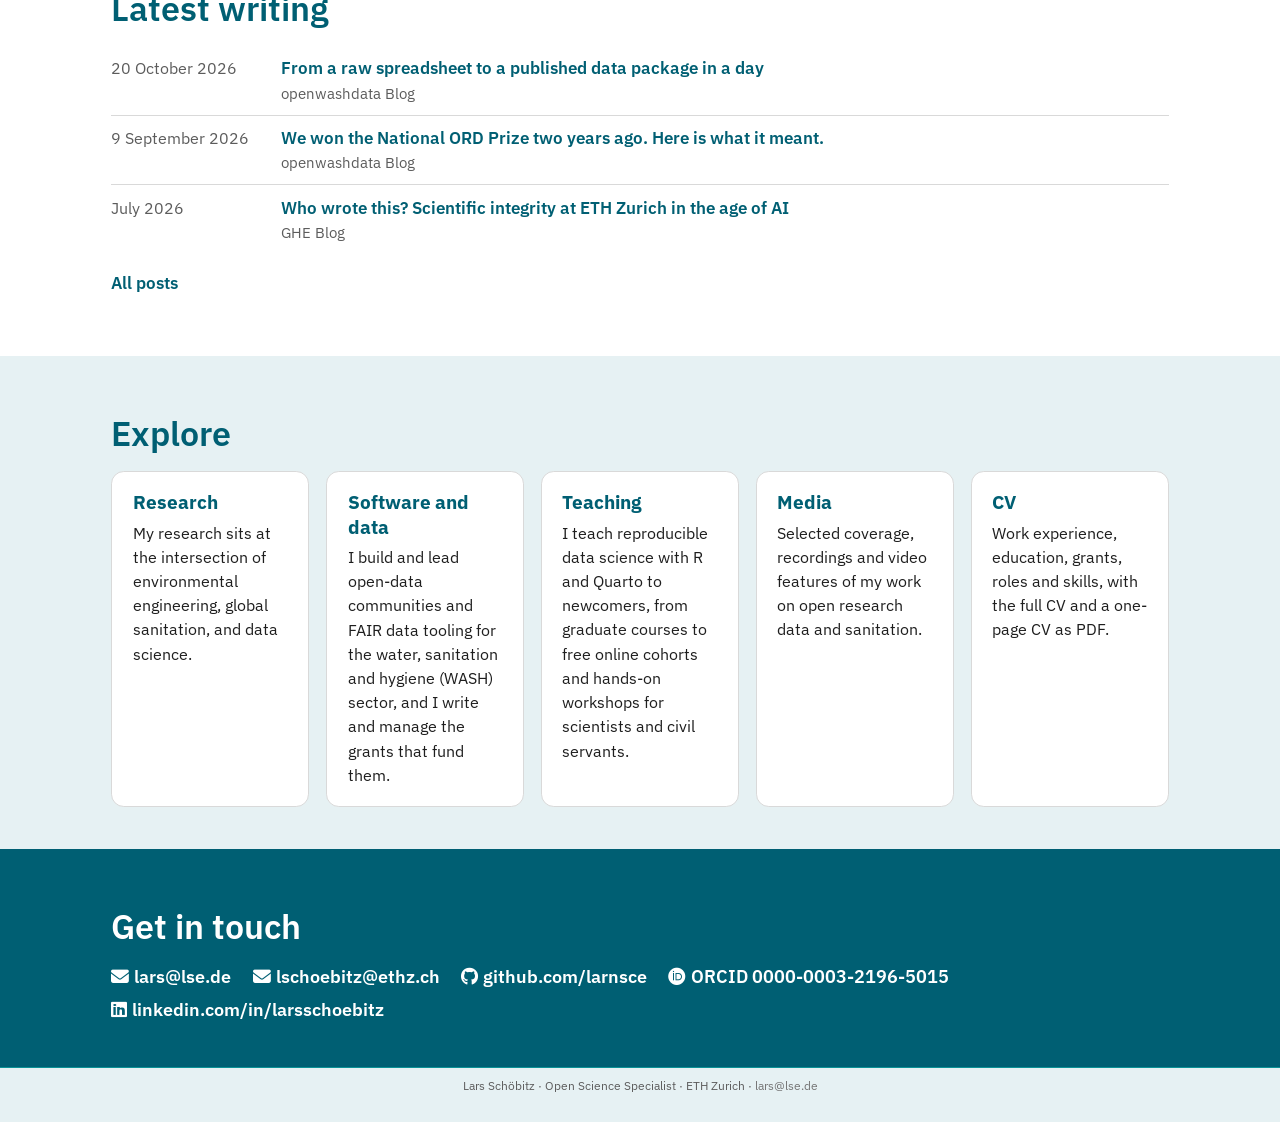
==== commit b670cac5: "build: re-render with entries sorted by full date Assisted-by: Claude claude-fable-5-1" ====
--- a/docs/index.html
+++ b/docs/index.html
@@ -225,9 +225,9 @@
 <section id="latest-writing" class="lse-section">
 <h2>Latest writing</h2>
 <div class="lse-rows">
+<a class="lse-row" href="https://openwashdata.org/pages/blog/posts/2026-10-20-solidwastekampala-story/"><span class="lse-row-date">20 October 2026</span><span class="lse-row-title">From a raw spreadsheet to a published data package in a day</span><span class="lse-row-meta">openwashdata Blog</span></a>
+<a class="lse-row" href="https://openwashdata.org/pages/blog/posts/2026-09-09-ord-prize/"><span class="lse-row-date">9 September 2026</span><span class="lse-row-title">We won the National ORD Prize two years ago. Here is what it meant.</span><span class="lse-row-meta">openwashdata Blog</span></a>
 <a class="lse-row" href="https://ghe.ethz.ch/ghe-blog-news/2026/07/blog-who-wrote-this-scientific-integrity-at-eth-zurich-in-the-age-of-ai.html"><span class="lse-row-date">July 2026</span><span class="lse-row-title">Who wrote this? Scientific integrity at ETH Zurich in the age of AI</span><span class="lse-row-meta">GHE Blog</span></a>
-<a class="lse-row" href="https://openwashdata.org/pages/blog/posts/2026-06-22-collaboration/"><span class="lse-row-date">22 June 2026</span><span class="lse-row-title">From course project to published dataset and paper: a collaboration with Kelsey Shaw</span><span class="lse-row-meta">openwashdata Blog</span></a>
-<a class="lse-row" href="https://openwashdata.org/pages/blog/posts/2026-09-09-ord-prize/"><span class="lse-row-date">9 September 2026</span><span class="lse-row-title">We won the National ORD Prize two years ago. Here is what it meant.</span><span class="lse-row-meta">openwashdata Blog</span></a>
 </div>
 <p><a href="./blog.html" class="lse-more">All posts</a></p>
 </section>
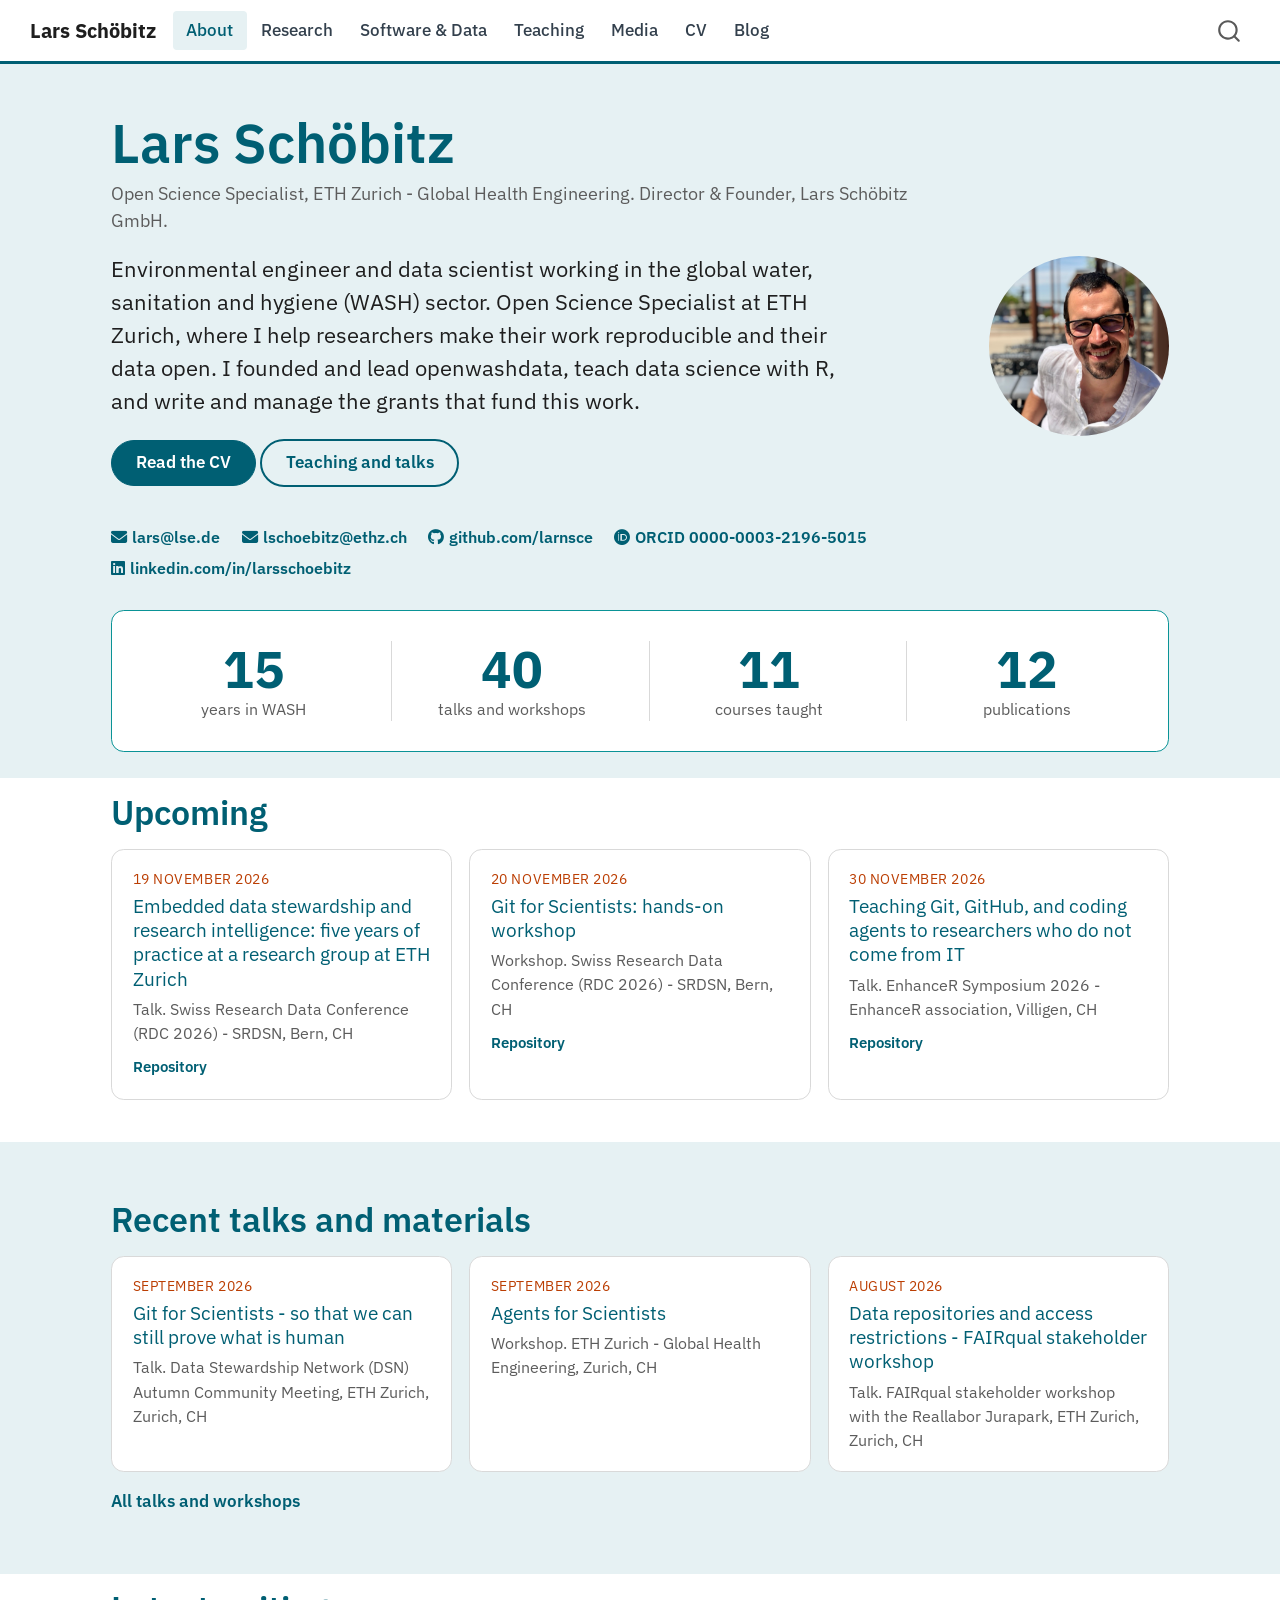
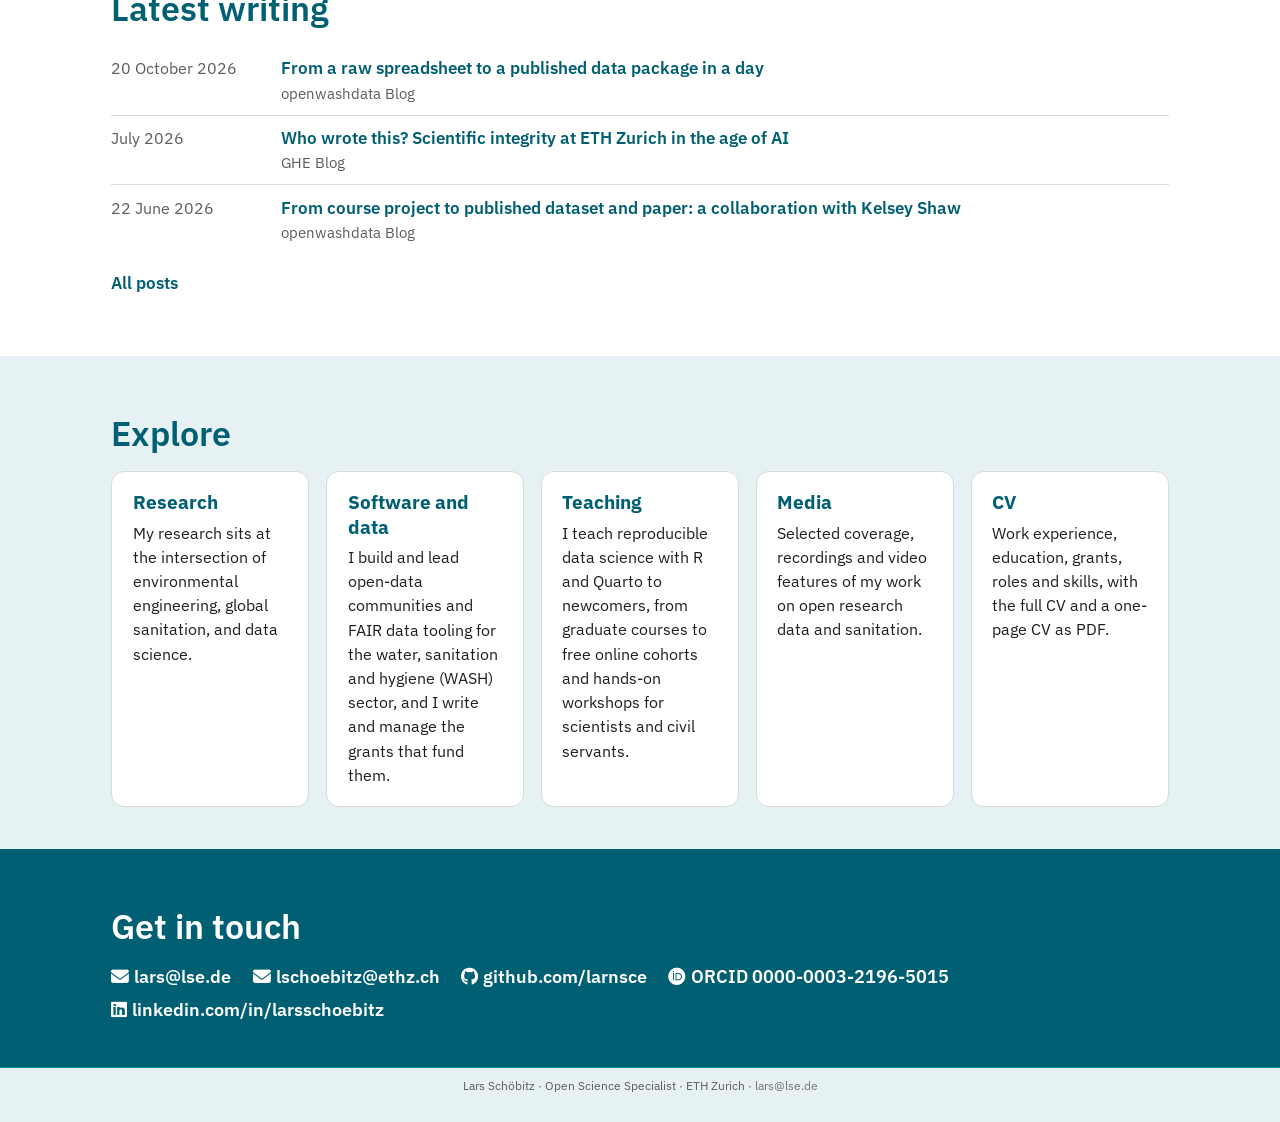
==== commit b4e36fae: "build: re-render without the unpublished ORD Prize post Assisted-by: Claude claude-fable-5-1" ====
--- a/docs/index.html
+++ b/docs/index.html
@@ -226,8 +226,8 @@
 <h2>Latest writing</h2>
 <div class="lse-rows">
 <a class="lse-row" href="https://openwashdata.org/pages/blog/posts/2026-10-20-solidwastekampala-story/"><span class="lse-row-date">20 October 2026</span><span class="lse-row-title">From a raw spreadsheet to a published data package in a day</span><span class="lse-row-meta">openwashdata Blog</span></a>
-<a class="lse-row" href="https://openwashdata.org/pages/blog/posts/2026-09-09-ord-prize/"><span class="lse-row-date">9 September 2026</span><span class="lse-row-title">We won the National ORD Prize two years ago. Here is what it meant.</span><span class="lse-row-meta">openwashdata Blog</span></a>
 <a class="lse-row" href="https://ghe.ethz.ch/ghe-blog-news/2026/07/blog-who-wrote-this-scientific-integrity-at-eth-zurich-in-the-age-of-ai.html"><span class="lse-row-date">July 2026</span><span class="lse-row-title">Who wrote this? Scientific integrity at ETH Zurich in the age of AI</span><span class="lse-row-meta">GHE Blog</span></a>
+<a class="lse-row" href="https://openwashdata.org/pages/blog/posts/2026-06-22-collaboration/"><span class="lse-row-date">22 June 2026</span><span class="lse-row-title">From course project to published dataset and paper: a collaboration with Kelsey Shaw</span><span class="lse-row-meta">openwashdata Blog</span></a>
 </div>
 <p><a href="./blog.html" class="lse-more">All posts</a></p>
 </section>
